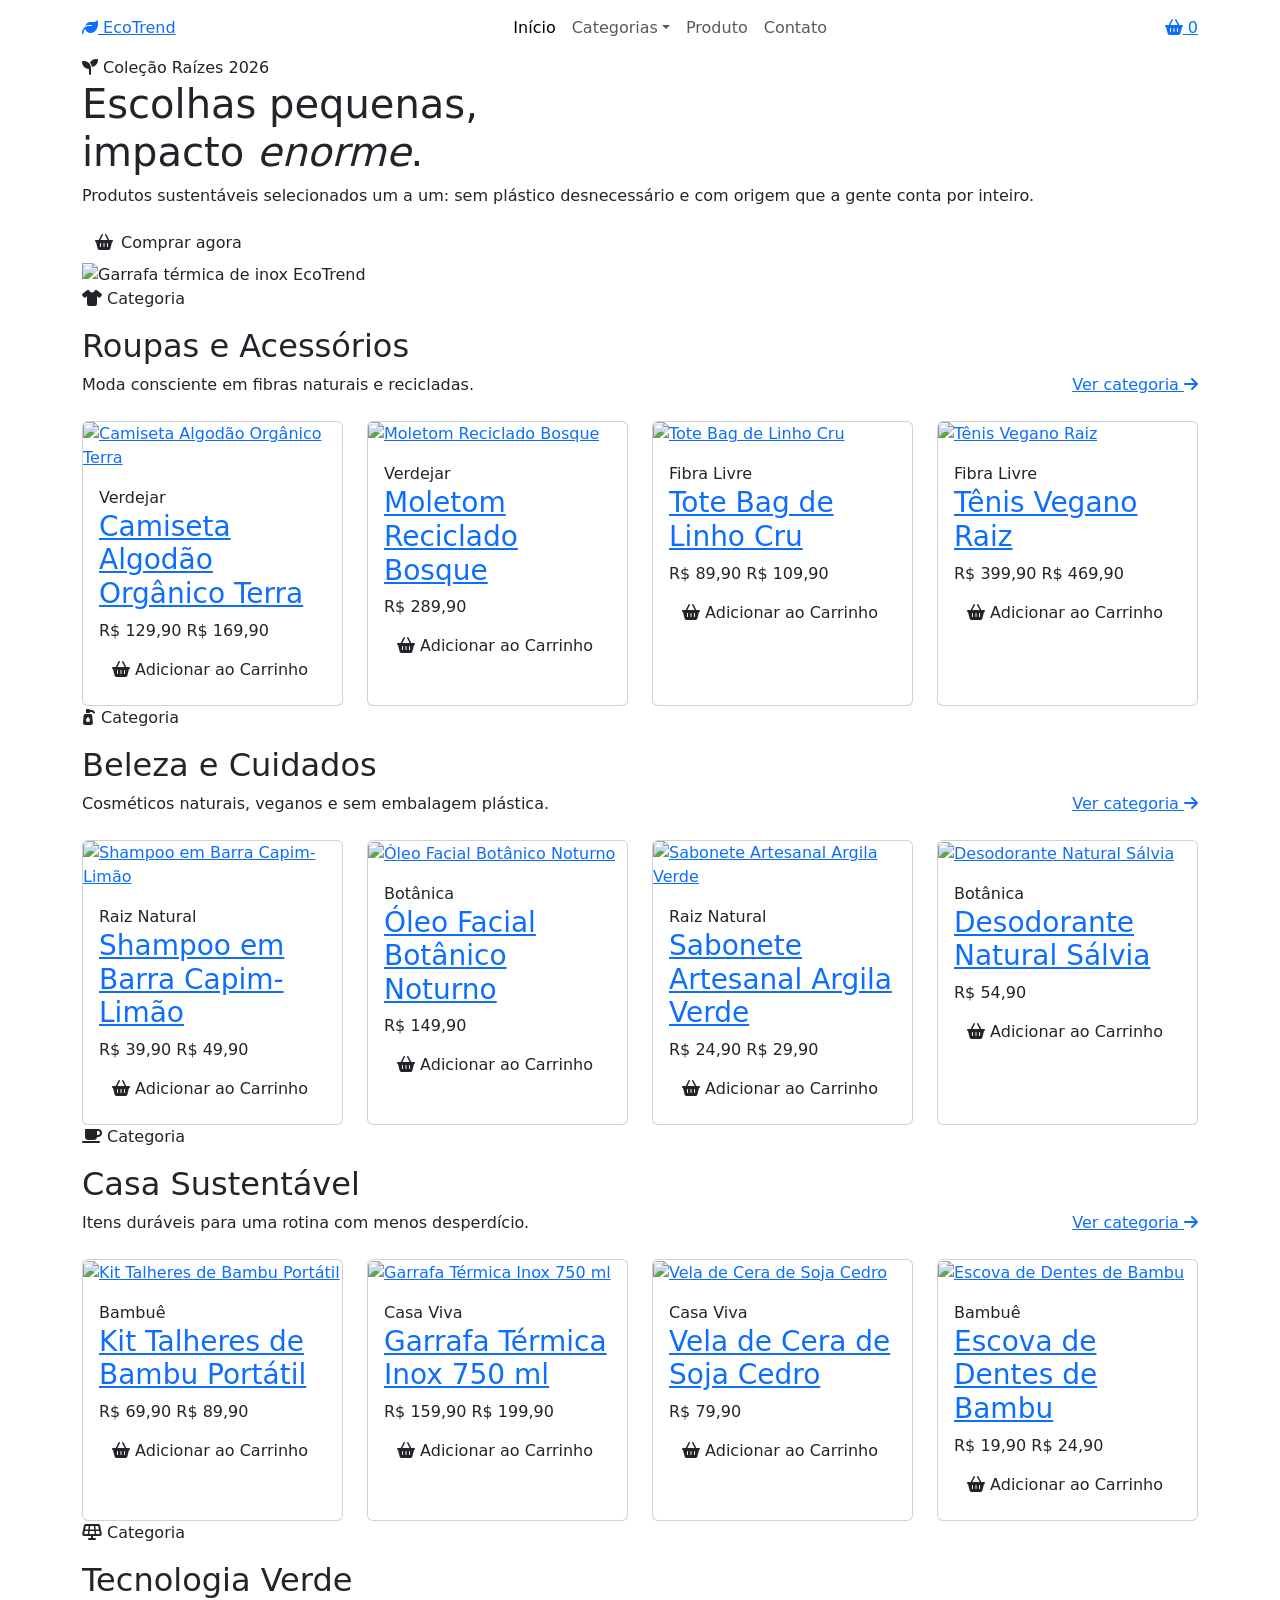
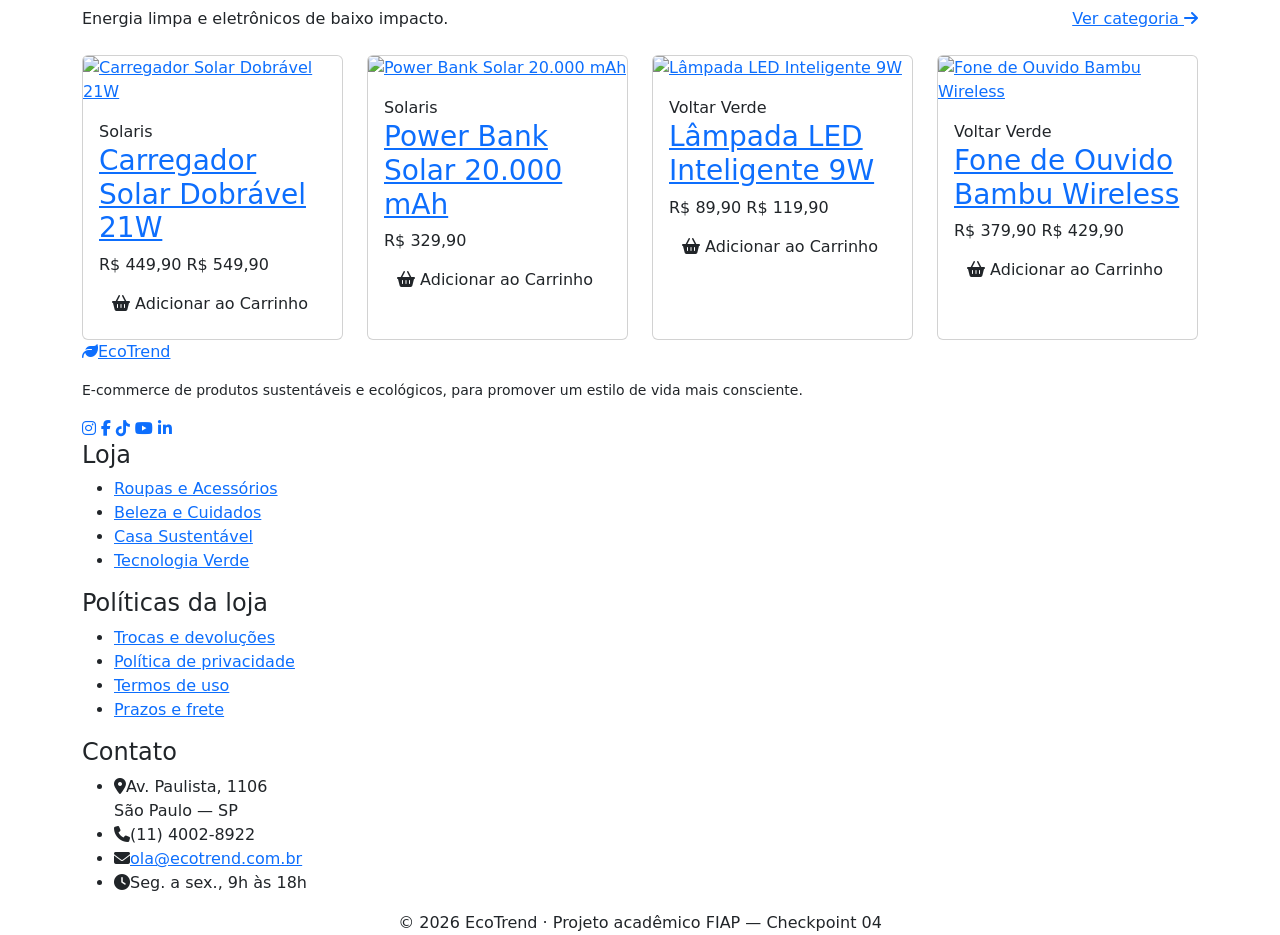
==== index.html @ 3935a7cb "Add index.html" ====
<!DOCTYPE html>
<html lang="pt-BR">
<head>
  <meta charset="UTF-8">
  <meta name="viewport" content="width=device-width, initial-scale=1">
  <meta name="description" content="E-commerce de produtos sustentáveis e ecológicos: roupas, beleza, casa e tecnologia verde.">
  <title>EcoTrend — Produtos Sustentáveis</title>

  <link rel="icon" href="assets/img/favicon.svg" type="image/svg+xml">

  <!-- Google Fonts -->
  <link rel="preconnect" href="https://fonts.googleapis.com">
  <link rel="preconnect" href="https://fonts.gstatic.com" crossorigin>
  <link href="https://fonts.googleapis.com/css2?family=Fraunces:opsz,wght@9..144,400;9..144,600&family=Plus+Jakarta+Sans:wght@400;500;600;700;800&display=swap" rel="stylesheet">

  <!-- Bootstrap 5 -->
  <link href="https://cdn.jsdelivr.net/npm/bootstrap@5.3.3/dist/css/bootstrap.min.css" rel="stylesheet">
  <!-- Font Awesome 6 -->
  <link href="https://cdnjs.cloudflare.com/ajax/libs/font-awesome/6.5.2/css/all.min.css" rel="stylesheet">
  <!-- Estilos personalizados -->
  <link href="css/style.css" rel="stylesheet">
</head>
<body>

<!-- ===================== HEADER: logo, menu e ícone de carrinho ===================== -->
<header>
  <nav class="navbar navbar-expand-lg navbar-eco sticky-top" aria-label="Navegação principal">
    <div class="container">
      <a class="brand" href="index.html">
        <span class="brand__mark"><i class="fa-solid fa-leaf"></i></span>
        EcoTrend
      </a>

      <div class="d-flex align-items-center gap-2 order-lg-last">
        <a href="#" class="icon-btn" aria-label="Carrinho de compras">
          <i class="fa-solid fa-basket-shopping"></i>
          <span class="cart-count">0</span>
        </a>
        <button class="navbar-toggler d-lg-none" type="button" data-bs-toggle="collapse"
                data-bs-target="#menuPrincipal" aria-controls="menuPrincipal"
                aria-expanded="false" aria-label="Abrir menu">
          <i class="fa-solid fa-bars"></i>
        </button>
      </div>

      <div class="collapse navbar-collapse flex-lg-grow-1" id="menuPrincipal">
        <ul class="navbar-nav mx-lg-auto mb-2 mb-lg-0">
          <li class="nav-item"><a class="nav-link active" href="index.html">Início</a></li>
          <li class="nav-item dropdown">
            <a class="nav-link dropdown-toggle" href="categorias.html" role="button"
               data-bs-toggle="dropdown" aria-expanded="false">Categorias</a>
            <ul class="dropdown-menu">
              <li><a class="dropdown-item" href="categorias.html?cat=roupas"><i class="fa-solid fa-shirt"></i> Roupas e Acessórios</a></li>
              <li><a class="dropdown-item" href="categorias.html?cat=beleza"><i class="fa-solid fa-pump-soap"></i> Beleza e Cuidados</a></li>
              <li><a class="dropdown-item" href="categorias.html?cat=casa"><i class="fa-solid fa-mug-saucer"></i> Casa Sustentável</a></li>
              <li><a class="dropdown-item" href="categorias.html?cat=tech"><i class="fa-solid fa-solar-panel"></i> Tecnologia Verde</a></li>
              <li><hr class="dropdown-divider"></li>
              <li><a class="dropdown-item" href="categorias.html"><i class="fa-solid fa-grip"></i> Ver todos os produtos</a></li>
            </ul>
          </li>
          <li class="nav-item"><a class="nav-link" href="produto.html">Produto</a></li>
          <li class="nav-item"><a class="nav-link" href="contato.html">Contato</a></li>
        </ul>
      </div>
    </div>
  </nav>
</header>

<main>
  <!-- ===================== BANNER: carrossel do Bootstrap ===================== -->
  <section class="hero">
    <div id="carrosselHero" class="carousel slide hero-carousel" data-bs-ride="carousel" data-bs-interval="6000">
      <div class="carousel-indicators">
        <button type="button" data-bs-target="#carrosselHero" data-bs-slide-to="0" class="active" aria-current="true" aria-label="Slide 1"></button>
        <button type="button" data-bs-target="#carrosselHero" data-bs-slide-to="1" class="" aria-label="Slide 2"></button>
        <button type="button" data-bs-target="#carrosselHero" data-bs-slide-to="2" class="" aria-label="Slide 3"></button>
      </div>

      <div class="carousel-inner">
        <div class="carousel-item active">
          <div class="container">
            <div class="hero-slide">
              <div class="hero-slide__content">
                <span class="eyebrow"><i class="fa-solid fa-seedling"></i> Coleção Raízes 2026</span>
                <h1 class="hero-slide__title">Escolhas pequenas,<br>impacto <em class="text-eco">enorme</em>.</h1>
                <p class="hero-slide__text">Produtos sustentáveis selecionados um a um: sem plástico desnecessário e com origem que a gente conta por inteiro.</p>
                <a href="categorias.html" class="btn btn-eco"><i class="fa-solid fa-basket-shopping me-2"></i>Comprar agora</a>
              </div>
              <div class="hero-stage">
                <img src="assets/img/garrafa.svg" alt="Garrafa térmica de inox EcoTrend">
              </div>
            </div>
          </div>
        </div>
        <div class="carousel-item">
          <div class="container">
            <div class="hero-slide">
              <div class="hero-slide__content">
                <span class="eyebrow"><i class="fa-solid fa-tags"></i> Promoção da semana</span>
                <h1 class="hero-slide__title">Até <em class="text-eco">30% OFF</em><br>em moda consciente.</h1>
                <p class="hero-slide__text">Algodão orgânico certificado, tingimento natural e fibras recicladas. Peças feitas para durar anos — não uma estação.</p>
                <a href="categorias.html?cat=roupas" class="btn btn-eco"><i class="fa-solid fa-shirt me-2"></i>Ver roupas</a>
              </div>
              <div class="hero-stage">
                <img src="assets/img/camiseta.svg" alt="Camiseta de algodão orgânico EcoTrend">
              </div>
            </div>
          </div>
        </div>
        <div class="carousel-item">
          <div class="container">
            <div class="hero-slide">
              <div class="hero-slide__content">
                <span class="eyebrow"><i class="fa-solid fa-solar-panel"></i> Tecnologia verde</span>
                <h1 class="hero-slide__title">Energia do sol<br>na sua <em class="text-eco">mochila</em>.</h1>
                <p class="hero-slide__text">Carregadores solares, baterias reparáveis e iluminação inteligente que reduzem a conta de luz e a pegada de carbono.</p>
                <a href="categorias.html?cat=tech" class="btn btn-eco"><i class="fa-solid fa-bolt me-2"></i>Explorar tecnologia</a>
              </div>
              <div class="hero-stage">
                <img src="assets/img/carregador-solar.svg" alt="Carregador solar dobrável EcoTrend">
              </div>
            </div>
          </div>
        </div>
      </div>

      <button class="carousel-control-prev" type="button" data-bs-target="#carrosselHero" data-bs-slide="prev">
        <i class="fa-solid fa-arrow-left" aria-hidden="true"></i>
        <span class="visually-hidden">Anterior</span>
      </button>
      <button class="carousel-control-next" type="button" data-bs-target="#carrosselHero" data-bs-slide="next">
        <i class="fa-solid fa-arrow-right" aria-hidden="true"></i>
        <span class="visually-hidden">Próximo</span>
      </button>
    </div>
  </section>

  <!-- ===================== SEÇÕES DE PRODUTOS POR CATEGORIA ===================== -->
  <!-- Seção de produtos: Roupas e Acessórios -->
  <section class="section" id="roupas">
    <div class="container">
      <div class="row align-items-end mb-4 g-3">
        <div class="col-lg-8">
          <span class="eyebrow"><i class="fa-solid fa-shirt"></i> Categoria</span>
          <h2 class="section-title mt-3">Roupas e Acessórios</h2>
          <p class="lead-eco mb-0">Moda consciente em fibras naturais e recicladas.</p>
        </div>
        <div class="col-lg-4 text-lg-end">
          <a href="categorias.html?cat=roupas" class="link-arrow">Ver categoria <i class="fa-solid fa-arrow-right"></i></a>
        </div>
      </div>

      <div class="row g-3 g-lg-4">
        <div class="col-6 col-md-4 col-xl-3">
          <article class="card product-card h-100">
          <div class="product-card__media">
            <a href="produto.html" aria-label="Ver detalhes de Camiseta Algodão Orgânico Terra">
              <img src="assets/img/camiseta.svg" class="card-img-top" alt="Camiseta Algodão Orgânico Terra" loading="lazy" width="400" height="300">
            </a>
          </div>
          <div class="card-body">
            <span class="product-card__brand">Verdejar</span>
            <h3 class="card-title"><a href="produto.html">Camiseta Algodão Orgânico Terra</a></h3>
            <p class="price mb-2">
              <span class="price__now">R$ 129,90</span>
            <span class="price__old">R$ 169,90</span>
            </p>
            <button type="button" class="btn btn-add">
              <i class="fa-solid fa-basket-shopping"></i> Adicionar ao Carrinho
            </button>
          </div>
        </article>
        </div>
        <div class="col-6 col-md-4 col-xl-3">
          <article class="card product-card h-100">
          <div class="product-card__media">
            <a href="produto.html" aria-label="Ver detalhes de Moletom Reciclado Bosque">
              <img src="assets/img/moletom.svg" class="card-img-top" alt="Moletom Reciclado Bosque" loading="lazy" width="400" height="300">
            </a>
          </div>
          <div class="card-body">
            <span class="product-card__brand">Verdejar</span>
            <h3 class="card-title"><a href="produto.html">Moletom Reciclado Bosque</a></h3>
            <p class="price mb-2">
              <span class="price__now">R$ 289,90</span>
            </p>
            <button type="button" class="btn btn-add">
              <i class="fa-solid fa-basket-shopping"></i> Adicionar ao Carrinho
            </button>
          </div>
        </article>
        </div>
        <div class="col-6 col-md-4 col-xl-3">
          <article class="card product-card h-100">
          <div class="product-card__media">
            <a href="produto.html" aria-label="Ver detalhes de Tote Bag de Linho Cru">
              <img src="assets/img/tote.svg" class="card-img-top" alt="Tote Bag de Linho Cru" loading="lazy" width="400" height="300">
            </a>
          </div>
          <div class="card-body">
            <span class="product-card__brand">Fibra Livre</span>
            <h3 class="card-title"><a href="produto.html">Tote Bag de Linho Cru</a></h3>
            <p class="price mb-2">
              <span class="price__now">R$ 89,90</span>
            <span class="price__old">R$ 109,90</span>
            </p>
            <button type="button" class="btn btn-add">
              <i class="fa-solid fa-basket-shopping"></i> Adicionar ao Carrinho
            </button>
          </div>
        </article>
        </div>
        <div class="col-6 col-md-4 col-xl-3">
          <article class="card product-card h-100">
          <div class="product-card__media">
            <a href="produto.html" aria-label="Ver detalhes de Tênis Vegano Raiz">
              <img src="assets/img/tenis.svg" class="card-img-top" alt="Tênis Vegano Raiz" loading="lazy" width="400" height="300">
            </a>
          </div>
          <div class="card-body">
            <span class="product-card__brand">Fibra Livre</span>
            <h3 class="card-title"><a href="produto.html">Tênis Vegano Raiz</a></h3>
            <p class="price mb-2">
              <span class="price__now">R$ 399,90</span>
            <span class="price__old">R$ 469,90</span>
            </p>
            <button type="button" class="btn btn-add">
              <i class="fa-solid fa-basket-shopping"></i> Adicionar ao Carrinho
            </button>
          </div>
        </article>
        </div>
      </div>
    </div>
  </section>
  <!-- Seção de produtos: Beleza e Cuidados -->
  <section class="section bg-sand" id="beleza">
    <div class="container">
      <div class="row align-items-end mb-4 g-3">
        <div class="col-lg-8">
          <span class="eyebrow"><i class="fa-solid fa-pump-soap"></i> Categoria</span>
          <h2 class="section-title mt-3">Beleza e Cuidados</h2>
          <p class="lead-eco mb-0">Cosméticos naturais, veganos e sem embalagem plástica.</p>
        </div>
        <div class="col-lg-4 text-lg-end">
          <a href="categorias.html?cat=beleza" class="link-arrow">Ver categoria <i class="fa-solid fa-arrow-right"></i></a>
        </div>
      </div>

      <div class="row g-3 g-lg-4">
        <div class="col-6 col-md-4 col-xl-3">
          <article class="card product-card h-100">
          <div class="product-card__media">
            <a href="produto.html" aria-label="Ver detalhes de Shampoo em Barra Capim-Limão">
              <img src="assets/img/shampoo-barra.svg" class="card-img-top" alt="Shampoo em Barra Capim-Limão" loading="lazy" width="400" height="300">
            </a>
          </div>
          <div class="card-body">
            <span class="product-card__brand">Raiz Natural</span>
            <h3 class="card-title"><a href="produto.html">Shampoo em Barra Capim-Limão</a></h3>
            <p class="price mb-2">
              <span class="price__now">R$ 39,90</span>
            <span class="price__old">R$ 49,90</span>
            </p>
            <button type="button" class="btn btn-add">
              <i class="fa-solid fa-basket-shopping"></i> Adicionar ao Carrinho
            </button>
          </div>
        </article>
        </div>
        <div class="col-6 col-md-4 col-xl-3">
          <article class="card product-card h-100">
          <div class="product-card__media">
            <a href="produto.html" aria-label="Ver detalhes de Óleo Facial Botânico Noturno">
              <img src="assets/img/oleo-facial.svg" class="card-img-top" alt="Óleo Facial Botânico Noturno" loading="lazy" width="400" height="300">
            </a>
          </div>
          <div class="card-body">
            <span class="product-card__brand">Botânica</span>
            <h3 class="card-title"><a href="produto.html">Óleo Facial Botânico Noturno</a></h3>
            <p class="price mb-2">
              <span class="price__now">R$ 149,90</span>
            </p>
            <button type="button" class="btn btn-add">
              <i class="fa-solid fa-basket-shopping"></i> Adicionar ao Carrinho
            </button>
          </div>
        </article>
        </div>
        <div class="col-6 col-md-4 col-xl-3">
          <article class="card product-card h-100">
          <div class="product-card__media">
            <a href="produto.html" aria-label="Ver detalhes de Sabonete Artesanal Argila Verde">
              <img src="assets/img/sabonete.svg" class="card-img-top" alt="Sabonete Artesanal Argila Verde" loading="lazy" width="400" height="300">
            </a>
          </div>
          <div class="card-body">
            <span class="product-card__brand">Raiz Natural</span>
            <h3 class="card-title"><a href="produto.html">Sabonete Artesanal Argila Verde</a></h3>
            <p class="price mb-2">
              <span class="price__now">R$ 24,90</span>
            <span class="price__old">R$ 29,90</span>
            </p>
            <button type="button" class="btn btn-add">
              <i class="fa-solid fa-basket-shopping"></i> Adicionar ao Carrinho
            </button>
          </div>
        </article>
        </div>
        <div class="col-6 col-md-4 col-xl-3">
          <article class="card product-card h-100">
          <div class="product-card__media">
            <a href="produto.html" aria-label="Ver detalhes de Desodorante Natural Sálvia">
              <img src="assets/img/desodorante.svg" class="card-img-top" alt="Desodorante Natural Sálvia" loading="lazy" width="400" height="300">
            </a>
          </div>
          <div class="card-body">
            <span class="product-card__brand">Botânica</span>
            <h3 class="card-title"><a href="produto.html">Desodorante Natural Sálvia</a></h3>
            <p class="price mb-2">
              <span class="price__now">R$ 54,90</span>
            </p>
            <button type="button" class="btn btn-add">
              <i class="fa-solid fa-basket-shopping"></i> Adicionar ao Carrinho
            </button>
          </div>
        </article>
        </div>
      </div>
    </div>
  </section>
  <!-- Seção de produtos: Casa Sustentável -->
  <section class="section" id="casa">
    <div class="container">
      <div class="row align-items-end mb-4 g-3">
        <div class="col-lg-8">
          <span class="eyebrow"><i class="fa-solid fa-mug-saucer"></i> Categoria</span>
          <h2 class="section-title mt-3">Casa Sustentável</h2>
          <p class="lead-eco mb-0">Itens duráveis para uma rotina com menos desperdício.</p>
        </div>
        <div class="col-lg-4 text-lg-end">
          <a href="categorias.html?cat=casa" class="link-arrow">Ver categoria <i class="fa-solid fa-arrow-right"></i></a>
        </div>
      </div>

      <div class="row g-3 g-lg-4">
        <div class="col-6 col-md-4 col-xl-3">
          <article class="card product-card h-100">
          <div class="product-card__media">
            <a href="produto.html" aria-label="Ver detalhes de Kit Talheres de Bambu Portátil">
              <img src="assets/img/talheres.svg" class="card-img-top" alt="Kit Talheres de Bambu Portátil" loading="lazy" width="400" height="300">
            </a>
          </div>
          <div class="card-body">
            <span class="product-card__brand">Bambuê</span>
            <h3 class="card-title"><a href="produto.html">Kit Talheres de Bambu Portátil</a></h3>
            <p class="price mb-2">
              <span class="price__now">R$ 69,90</span>
            <span class="price__old">R$ 89,90</span>
            </p>
            <button type="button" class="btn btn-add">
              <i class="fa-solid fa-basket-shopping"></i> Adicionar ao Carrinho
            </button>
          </div>
        </article>
        </div>
        <div class="col-6 col-md-4 col-xl-3">
          <article class="card product-card h-100">
          <div class="product-card__media">
            <a href="produto.html" aria-label="Ver detalhes de Garrafa Térmica Inox 750 ml">
              <img src="assets/img/garrafa.svg" class="card-img-top" alt="Garrafa Térmica Inox 750 ml" loading="lazy" width="400" height="300">
            </a>
          </div>
          <div class="card-body">
            <span class="product-card__brand">Casa Viva</span>
            <h3 class="card-title"><a href="produto.html">Garrafa Térmica Inox 750 ml</a></h3>
            <p class="price mb-2">
              <span class="price__now">R$ 159,90</span>
            <span class="price__old">R$ 199,90</span>
            </p>
            <button type="button" class="btn btn-add">
              <i class="fa-solid fa-basket-shopping"></i> Adicionar ao Carrinho
            </button>
          </div>
        </article>
        </div>
        <div class="col-6 col-md-4 col-xl-3">
          <article class="card product-card h-100">
          <div class="product-card__media">
            <a href="produto.html" aria-label="Ver detalhes de Vela de Cera de Soja Cedro">
              <img src="assets/img/vela.svg" class="card-img-top" alt="Vela de Cera de Soja Cedro" loading="lazy" width="400" height="300">
            </a>
          </div>
          <div class="card-body">
            <span class="product-card__brand">Casa Viva</span>
            <h3 class="card-title"><a href="produto.html">Vela de Cera de Soja Cedro</a></h3>
            <p class="price mb-2">
              <span class="price__now">R$ 79,90</span>
            </p>
            <button type="button" class="btn btn-add">
              <i class="fa-solid fa-basket-shopping"></i> Adicionar ao Carrinho
            </button>
          </div>
        </article>
        </div>
        <div class="col-6 col-md-4 col-xl-3">
          <article class="card product-card h-100">
          <div class="product-card__media">
            <a href="produto.html" aria-label="Ver detalhes de Escova de Dentes de Bambu">
              <img src="assets/img/escova.svg" class="card-img-top" alt="Escova de Dentes de Bambu" loading="lazy" width="400" height="300">
            </a>
          </div>
          <div class="card-body">
            <span class="product-card__brand">Bambuê</span>
            <h3 class="card-title"><a href="produto.html">Escova de Dentes de Bambu</a></h3>
            <p class="price mb-2">
              <span class="price__now">R$ 19,90</span>
            <span class="price__old">R$ 24,90</span>
            </p>
            <button type="button" class="btn btn-add">
              <i class="fa-solid fa-basket-shopping"></i> Adicionar ao Carrinho
            </button>
          </div>
        </article>
        </div>
      </div>
    </div>
  </section>
  <!-- Seção de produtos: Tecnologia Verde -->
  <section class="section bg-sand" id="tech">
    <div class="container">
      <div class="row align-items-end mb-4 g-3">
        <div class="col-lg-8">
          <span class="eyebrow"><i class="fa-solid fa-solar-panel"></i> Categoria</span>
          <h2 class="section-title mt-3">Tecnologia Verde</h2>
          <p class="lead-eco mb-0">Energia limpa e eletrônicos de baixo impacto.</p>
        </div>
        <div class="col-lg-4 text-lg-end">
          <a href="categorias.html?cat=tech" class="link-arrow">Ver categoria <i class="fa-solid fa-arrow-right"></i></a>
        </div>
      </div>

      <div class="row g-3 g-lg-4">
        <div class="col-6 col-md-4 col-xl-3">
          <article class="card product-card h-100">
          <div class="product-card__media">
            <a href="produto.html" aria-label="Ver detalhes de Carregador Solar Dobrável 21W">
              <img src="assets/img/carregador-solar.svg" class="card-img-top" alt="Carregador Solar Dobrável 21W" loading="lazy" width="400" height="300">
            </a>
          </div>
          <div class="card-body">
            <span class="product-card__brand">Solaris</span>
            <h3 class="card-title"><a href="produto.html">Carregador Solar Dobrável 21W</a></h3>
            <p class="price mb-2">
              <span class="price__now">R$ 449,90</span>
            <span class="price__old">R$ 549,90</span>
            </p>
            <button type="button" class="btn btn-add">
              <i class="fa-solid fa-basket-shopping"></i> Adicionar ao Carrinho
            </button>
          </div>
        </article>
        </div>
        <div class="col-6 col-md-4 col-xl-3">
          <article class="card product-card h-100">
          <div class="product-card__media">
            <a href="produto.html" aria-label="Ver detalhes de Power Bank Solar 20.000 mAh">
              <img src="assets/img/powerbank.svg" class="card-img-top" alt="Power Bank Solar 20.000 mAh" loading="lazy" width="400" height="300">
            </a>
          </div>
          <div class="card-body">
            <span class="product-card__brand">Solaris</span>
            <h3 class="card-title"><a href="produto.html">Power Bank Solar 20.000 mAh</a></h3>
            <p class="price mb-2">
              <span class="price__now">R$ 329,90</span>
            </p>
            <button type="button" class="btn btn-add">
              <i class="fa-solid fa-basket-shopping"></i> Adicionar ao Carrinho
            </button>
          </div>
        </article>
        </div>
        <div class="col-6 col-md-4 col-xl-3">
          <article class="card product-card h-100">
          <div class="product-card__media">
            <a href="produto.html" aria-label="Ver detalhes de Lâmpada LED Inteligente 9W">
              <img src="assets/img/lampada.svg" class="card-img-top" alt="Lâmpada LED Inteligente 9W" loading="lazy" width="400" height="300">
            </a>
          </div>
          <div class="card-body">
            <span class="product-card__brand">Voltar Verde</span>
            <h3 class="card-title"><a href="produto.html">Lâmpada LED Inteligente 9W</a></h3>
            <p class="price mb-2">
              <span class="price__now">R$ 89,90</span>
            <span class="price__old">R$ 119,90</span>
            </p>
            <button type="button" class="btn btn-add">
              <i class="fa-solid fa-basket-shopping"></i> Adicionar ao Carrinho
            </button>
          </div>
        </article>
        </div>
        <div class="col-6 col-md-4 col-xl-3">
          <article class="card product-card h-100">
          <div class="product-card__media">
            <a href="produto.html" aria-label="Ver detalhes de Fone de Ouvido Bambu Wireless">
              <img src="assets/img/fones.svg" class="card-img-top" alt="Fone de Ouvido Bambu Wireless" loading="lazy" width="400" height="300">
            </a>
          </div>
          <div class="card-body">
            <span class="product-card__brand">Voltar Verde</span>
            <h3 class="card-title"><a href="produto.html">Fone de Ouvido Bambu Wireless</a></h3>
            <p class="price mb-2">
              <span class="price__now">R$ 379,90</span>
            <span class="price__old">R$ 429,90</span>
            </p>
            <button type="button" class="btn btn-add">
              <i class="fa-solid fa-basket-shopping"></i> Adicionar ao Carrinho
            </button>
          </div>
        </article>
        </div>
      </div>
    </div>
  </section>
</main>

<!-- ===================== FOOTER ===================== -->
<footer class="footer">
  <div class="container">
    <div class="footer-grid">
      <div>
        <a class="brand mb-3 d-inline-flex" href="index.html">
          <span class="brand__mark"><i class="fa-solid fa-leaf"></i></span> EcoTrend
        </a>
        <p class="small">E-commerce de produtos sustentáveis e ecológicos, para promover um estilo de vida mais consciente.</p>
        <div class="social">
          <a href="#" aria-label="Instagram"><i class="fa-brands fa-instagram"></i></a>
          <a href="#" aria-label="Facebook"><i class="fa-brands fa-facebook-f"></i></a>
          <a href="#" aria-label="TikTok"><i class="fa-brands fa-tiktok"></i></a>
          <a href="#" aria-label="YouTube"><i class="fa-brands fa-youtube"></i></a>
          <a href="#" aria-label="LinkedIn"><i class="fa-brands fa-linkedin-in"></i></a>
        </div>
      </div>

      <div>
        <h4>Loja</h4>
        <ul>
          <li><a href="categorias.html?cat=roupas">Roupas e Acessórios</a></li>
          <li><a href="categorias.html?cat=beleza">Beleza e Cuidados</a></li>
          <li><a href="categorias.html?cat=casa">Casa Sustentável</a></li>
          <li><a href="categorias.html?cat=tech">Tecnologia Verde</a></li>
        </ul>
      </div>

      <div>
        <h4>Políticas da loja</h4>
        <ul>
          <li><a href="#">Trocas e devoluções</a></li>
          <li><a href="#">Política de privacidade</a></li>
          <li><a href="#">Termos de uso</a></li>
          <li><a href="#">Prazos e frete</a></li>
        </ul>
      </div>

      <div>
        <h4>Contato</h4>
        <ul>
          <li class="contact-line"><i class="fa-solid fa-location-dot"></i><span>Av. Paulista, 1106<br>São Paulo — SP</span></li>
          <li class="contact-line"><i class="fa-solid fa-phone"></i><span>(11) 4002-8922</span></li>
          <li class="contact-line"><i class="fa-solid fa-envelope"></i><a href="mailto:ola@ecotrend.com.br">ola@ecotrend.com.br</a></li>
          <li class="contact-line"><i class="fa-solid fa-clock"></i><span>Seg. a sex., 9h às 18h</span></li>
        </ul>
      </div>
    </div>

    <div class="footer-bottom text-center">
      <p class="mb-0">© 2026 EcoTrend · Projeto acadêmico FIAP — Checkpoint 04</p>
    </div>
  </div>
</footer>

<script src="https://cdn.jsdelivr.net/npm/bootstrap@5.3.3/dist/js/bootstrap.bundle.min.js"></script>
<script src="js/main.js"></script>
</body>
</html>
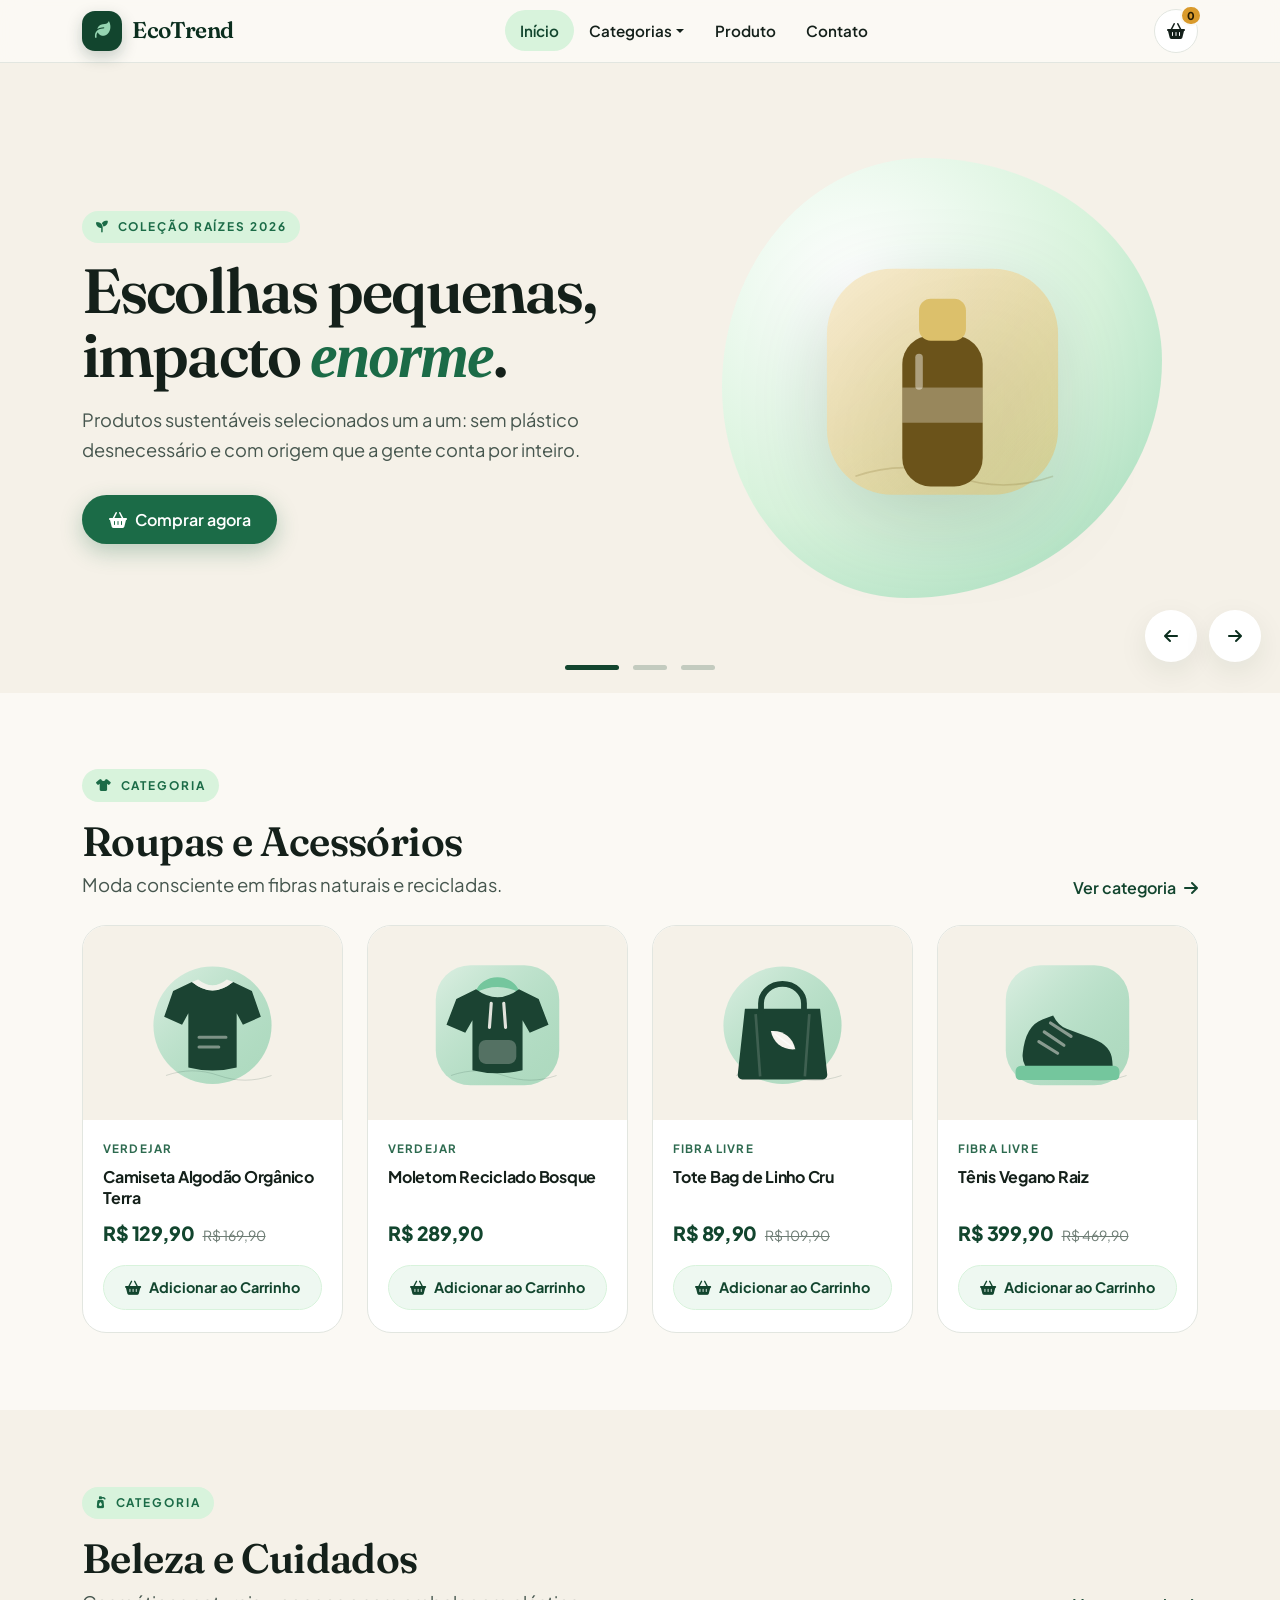
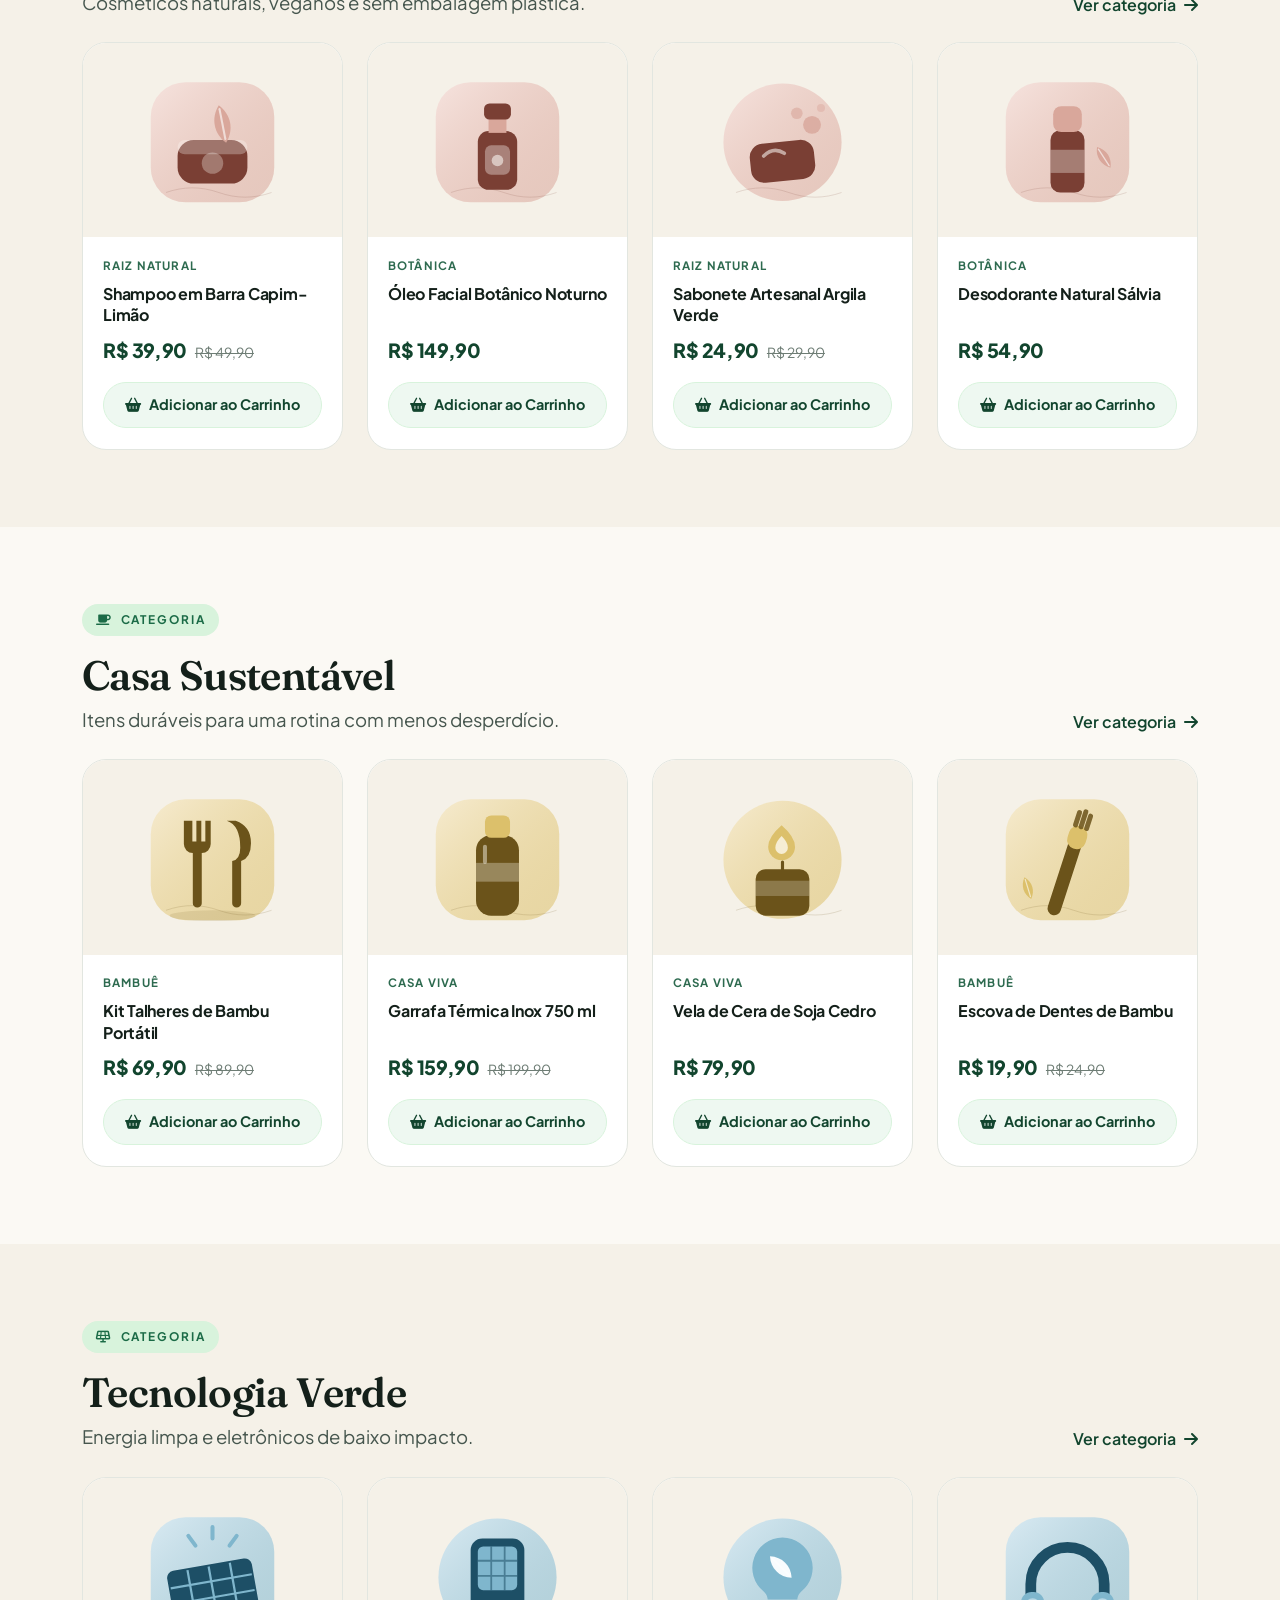
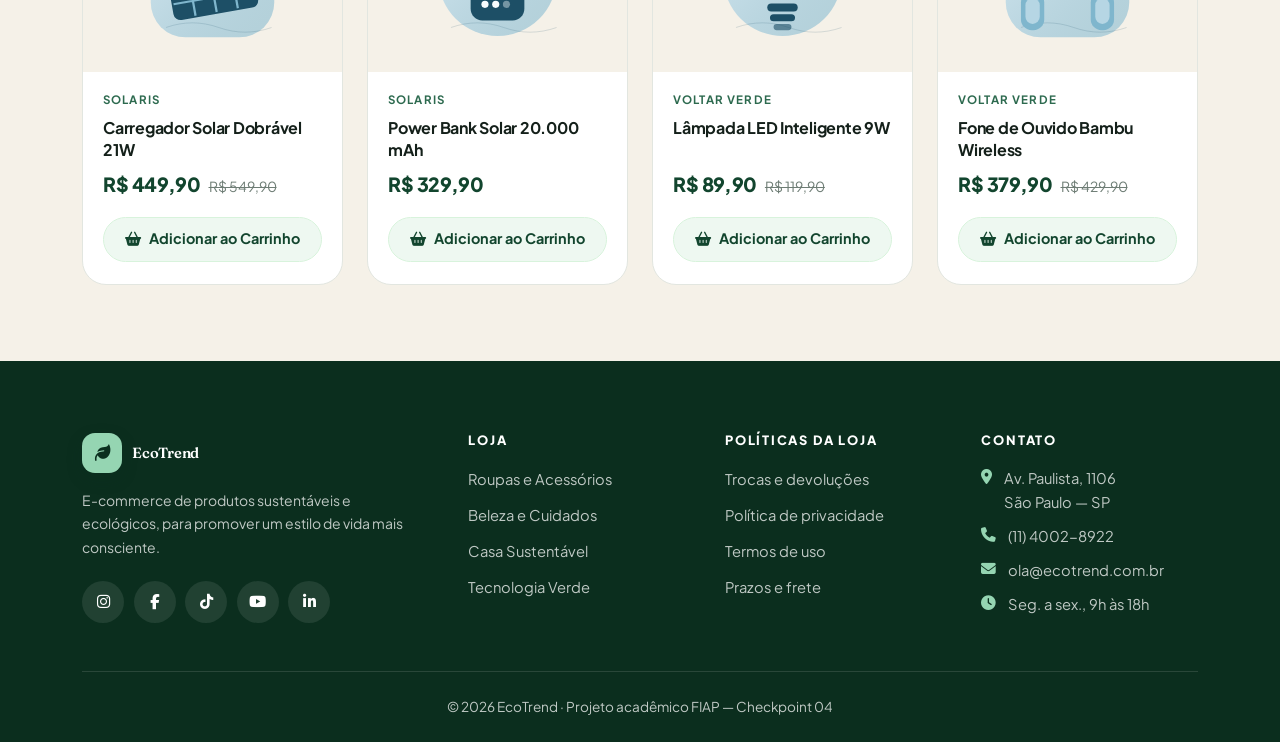
==== commit 40279499: "adjusted project structure" ====
--- a/index.html
+++ b/index.html
@@ -6,7 +6,7 @@
   <meta name="description" content="E-commerce de produtos sustentáveis e ecológicos: roupas, beleza, casa e tecnologia verde.">
   <title>EcoTrend — Produtos Sustentáveis</title>
 
-  <link rel="icon" href="assets/img/favicon.svg" type="image/svg+xml">
+  <link rel="icon" href="src/img/favicon.svg" type="image/svg+xml">
 
   <!-- Google Fonts -->
   <link rel="preconnect" href="https://fonts.googleapis.com">
@@ -18,7 +18,7 @@
   <!-- Font Awesome 6 -->
   <link href="https://cdnjs.cloudflare.com/ajax/libs/font-awesome/6.5.2/css/all.min.css" rel="stylesheet">
   <!-- Estilos personalizados -->
-  <link href="css/style.css" rel="stylesheet">
+  <link href="src/css/style.css" rel="stylesheet">
 </head>
 <body>
 
@@ -47,19 +47,19 @@
         <ul class="navbar-nav mx-lg-auto mb-2 mb-lg-0">
           <li class="nav-item"><a class="nav-link active" href="index.html">Início</a></li>
           <li class="nav-item dropdown">
-            <a class="nav-link dropdown-toggle" href="categorias.html" role="button"
+            <a class="nav-link dropdown-toggle" href="src/categorias.html" role="button"
                data-bs-toggle="dropdown" aria-expanded="false">Categorias</a>
             <ul class="dropdown-menu">
-              <li><a class="dropdown-item" href="categorias.html?cat=roupas"><i class="fa-solid fa-shirt"></i> Roupas e Acessórios</a></li>
-              <li><a class="dropdown-item" href="categorias.html?cat=beleza"><i class="fa-solid fa-pump-soap"></i> Beleza e Cuidados</a></li>
-              <li><a class="dropdown-item" href="categorias.html?cat=casa"><i class="fa-solid fa-mug-saucer"></i> Casa Sustentável</a></li>
-              <li><a class="dropdown-item" href="categorias.html?cat=tech"><i class="fa-solid fa-solar-panel"></i> Tecnologia Verde</a></li>
+              <li><a class="dropdown-item" href="src/categorias.html?cat=roupas"><i class="fa-solid fa-shirt"></i> Roupas e Acessórios</a></li>
+              <li><a class="dropdown-item" href="src/categorias.html?cat=beleza"><i class="fa-solid fa-pump-soap"></i> Beleza e Cuidados</a></li>
+              <li><a class="dropdown-item" href="src/categorias.html?cat=casa"><i class="fa-solid fa-mug-saucer"></i> Casa Sustentável</a></li>
+              <li><a class="dropdown-item" href="src/categorias.html?cat=tech"><i class="fa-solid fa-solar-panel"></i> Tecnologia Verde</a></li>
               <li><hr class="dropdown-divider"></li>
-              <li><a class="dropdown-item" href="categorias.html"><i class="fa-solid fa-grip"></i> Ver todos os produtos</a></li>
+              <li><a class="dropdown-item" href="src/categorias.html"><i class="fa-solid fa-grip"></i> Ver todos os produtos</a></li>
             </ul>
           </li>
-          <li class="nav-item"><a class="nav-link" href="produto.html">Produto</a></li>
-          <li class="nav-item"><a class="nav-link" href="contato.html">Contato</a></li>
+          <li class="nav-item"><a class="nav-link" href="src/produto.html">Produto</a></li>
+          <li class="nav-item"><a class="nav-link" href="src/contato.html">Contato</a></li>
         </ul>
       </div>
     </div>
@@ -84,10 +84,10 @@
                 <span class="eyebrow"><i class="fa-solid fa-seedling"></i> Coleção Raízes 2026</span>
                 <h1 class="hero-slide__title">Escolhas pequenas,<br>impacto <em class="text-eco">enorme</em>.</h1>
                 <p class="hero-slide__text">Produtos sustentáveis selecionados um a um: sem plástico desnecessário e com origem que a gente conta por inteiro.</p>
-                <a href="categorias.html" class="btn btn-eco"><i class="fa-solid fa-basket-shopping me-2"></i>Comprar agora</a>
+                <a href="src/categorias.html" class="btn btn-eco"><i class="fa-solid fa-basket-shopping me-2"></i>Comprar agora</a>
               </div>
               <div class="hero-stage">
-                <img src="assets/img/garrafa.svg" alt="Garrafa térmica de inox EcoTrend">
+                <img src="src/img/garrafa.svg" alt="Garrafa térmica de inox EcoTrend">
               </div>
             </div>
           </div>
@@ -99,10 +99,10 @@
                 <span class="eyebrow"><i class="fa-solid fa-tags"></i> Promoção da semana</span>
                 <h1 class="hero-slide__title">Até <em class="text-eco">30% OFF</em><br>em moda consciente.</h1>
                 <p class="hero-slide__text">Algodão orgânico certificado, tingimento natural e fibras recicladas. Peças feitas para durar anos — não uma estação.</p>
-                <a href="categorias.html?cat=roupas" class="btn btn-eco"><i class="fa-solid fa-shirt me-2"></i>Ver roupas</a>
+                <a href="src/categorias.html?cat=roupas" class="btn btn-eco"><i class="fa-solid fa-shirt me-2"></i>Ver roupas</a>
               </div>
               <div class="hero-stage">
-                <img src="assets/img/camiseta.svg" alt="Camiseta de algodão orgânico EcoTrend">
+                <img src="src/img/camiseta.svg" alt="Camiseta de algodão orgânico EcoTrend">
               </div>
             </div>
           </div>
@@ -114,10 +114,10 @@
                 <span class="eyebrow"><i class="fa-solid fa-solar-panel"></i> Tecnologia verde</span>
                 <h1 class="hero-slide__title">Energia do sol<br>na sua <em class="text-eco">mochila</em>.</h1>
                 <p class="hero-slide__text">Carregadores solares, baterias reparáveis e iluminação inteligente que reduzem a conta de luz e a pegada de carbono.</p>
-                <a href="categorias.html?cat=tech" class="btn btn-eco"><i class="fa-solid fa-bolt me-2"></i>Explorar tecnologia</a>
+                <a href="src/categorias.html?cat=tech" class="btn btn-eco"><i class="fa-solid fa-bolt me-2"></i>Explorar tecnologia</a>
               </div>
               <div class="hero-stage">
-                <img src="assets/img/carregador-solar.svg" alt="Carregador solar dobrável EcoTrend">
+                <img src="src/img/carregador-solar.svg" alt="Carregador solar dobrável EcoTrend">
               </div>
             </div>
           </div>
@@ -146,7 +146,7 @@
           <p class="lead-eco mb-0">Moda consciente em fibras naturais e recicladas.</p>
         </div>
         <div class="col-lg-4 text-lg-end">
-          <a href="categorias.html?cat=roupas" class="link-arrow">Ver categoria <i class="fa-solid fa-arrow-right"></i></a>
+          <a href="src/categorias.html?cat=roupas" class="link-arrow">Ver categoria <i class="fa-solid fa-arrow-right"></i></a>
         </div>
       </div>
 
@@ -154,13 +154,13 @@
         <div class="col-6 col-md-4 col-xl-3">
           <article class="card product-card h-100">
           <div class="product-card__media">
-            <a href="produto.html" aria-label="Ver detalhes de Camiseta Algodão Orgânico Terra">
-              <img src="assets/img/camiseta.svg" class="card-img-top" alt="Camiseta Algodão Orgânico Terra" loading="lazy" width="400" height="300">
+            <a href="src/produto.html" aria-label="Ver detalhes de Camiseta Algodão Orgânico Terra">
+              <img src="src/img/camiseta.svg" class="card-img-top" alt="Camiseta Algodão Orgânico Terra" loading="lazy" width="400" height="300">
             </a>
           </div>
           <div class="card-body">
             <span class="product-card__brand">Verdejar</span>
-            <h3 class="card-title"><a href="produto.html">Camiseta Algodão Orgânico Terra</a></h3>
+            <h3 class="card-title"><a href="src/produto.html">Camiseta Algodão Orgânico Terra</a></h3>
             <p class="price mb-2">
               <span class="price__now">R$ 129,90</span>
             <span class="price__old">R$ 169,90</span>
@@ -174,13 +174,13 @@
         <div class="col-6 col-md-4 col-xl-3">
           <article class="card product-card h-100">
           <div class="product-card__media">
-            <a href="produto.html" aria-label="Ver detalhes de Moletom Reciclado Bosque">
-              <img src="assets/img/moletom.svg" class="card-img-top" alt="Moletom Reciclado Bosque" loading="lazy" width="400" height="300">
+            <a href="src/produto.html" aria-label="Ver detalhes de Moletom Reciclado Bosque">
+              <img src="src/img/moletom.svg" class="card-img-top" alt="Moletom Reciclado Bosque" loading="lazy" width="400" height="300">
             </a>
           </div>
           <div class="card-body">
             <span class="product-card__brand">Verdejar</span>
-            <h3 class="card-title"><a href="produto.html">Moletom Reciclado Bosque</a></h3>
+            <h3 class="card-title"><a href="src/produto.html">Moletom Reciclado Bosque</a></h3>
             <p class="price mb-2">
               <span class="price__now">R$ 289,90</span>
             </p>
@@ -193,13 +193,13 @@
         <div class="col-6 col-md-4 col-xl-3">
           <article class="card product-card h-100">
           <div class="product-card__media">
-            <a href="produto.html" aria-label="Ver detalhes de Tote Bag de Linho Cru">
-              <img src="assets/img/tote.svg" class="card-img-top" alt="Tote Bag de Linho Cru" loading="lazy" width="400" height="300">
+            <a href="src/produto.html" aria-label="Ver detalhes de Tote Bag de Linho Cru">
+              <img src="src/img/tote.svg" class="card-img-top" alt="Tote Bag de Linho Cru" loading="lazy" width="400" height="300">
             </a>
           </div>
           <div class="card-body">
             <span class="product-card__brand">Fibra Livre</span>
-            <h3 class="card-title"><a href="produto.html">Tote Bag de Linho Cru</a></h3>
+            <h3 class="card-title"><a href="src/produto.html">Tote Bag de Linho Cru</a></h3>
             <p class="price mb-2">
               <span class="price__now">R$ 89,90</span>
             <span class="price__old">R$ 109,90</span>
@@ -213,13 +213,13 @@
         <div class="col-6 col-md-4 col-xl-3">
           <article class="card product-card h-100">
           <div class="product-card__media">
-            <a href="produto.html" aria-label="Ver detalhes de Tênis Vegano Raiz">
-              <img src="assets/img/tenis.svg" class="card-img-top" alt="Tênis Vegano Raiz" loading="lazy" width="400" height="300">
+            <a href="src/produto.html" aria-label="Ver detalhes de Tênis Vegano Raiz">
+              <img src="src/img/tenis.svg" class="card-img-top" alt="Tênis Vegano Raiz" loading="lazy" width="400" height="300">
             </a>
           </div>
           <div class="card-body">
             <span class="product-card__brand">Fibra Livre</span>
-            <h3 class="card-title"><a href="produto.html">Tênis Vegano Raiz</a></h3>
+            <h3 class="card-title"><a href="src/produto.html">Tênis Vegano Raiz</a></h3>
             <p class="price mb-2">
               <span class="price__now">R$ 399,90</span>
             <span class="price__old">R$ 469,90</span>
@@ -243,7 +243,7 @@
           <p class="lead-eco mb-0">Cosméticos naturais, veganos e sem embalagem plástica.</p>
         </div>
         <div class="col-lg-4 text-lg-end">
-          <a href="categorias.html?cat=beleza" class="link-arrow">Ver categoria <i class="fa-solid fa-arrow-right"></i></a>
+          <a href="src/categorias.html?cat=beleza" class="link-arrow">Ver categoria <i class="fa-solid fa-arrow-right"></i></a>
         </div>
       </div>
 
@@ -251,13 +251,13 @@
         <div class="col-6 col-md-4 col-xl-3">
           <article class="card product-card h-100">
           <div class="product-card__media">
-            <a href="produto.html" aria-label="Ver detalhes de Shampoo em Barra Capim-Limão">
-              <img src="assets/img/shampoo-barra.svg" class="card-img-top" alt="Shampoo em Barra Capim-Limão" loading="lazy" width="400" height="300">
+            <a href="src/produto.html" aria-label="Ver detalhes de Shampoo em Barra Capim-Limão">
+              <img src="src/img/shampoo-barra.svg" class="card-img-top" alt="Shampoo em Barra Capim-Limão" loading="lazy" width="400" height="300">
             </a>
           </div>
           <div class="card-body">
             <span class="product-card__brand">Raiz Natural</span>
-            <h3 class="card-title"><a href="produto.html">Shampoo em Barra Capim-Limão</a></h3>
+            <h3 class="card-title"><a href="src/produto.html">Shampoo em Barra Capim-Limão</a></h3>
             <p class="price mb-2">
               <span class="price__now">R$ 39,90</span>
             <span class="price__old">R$ 49,90</span>
@@ -271,13 +271,13 @@
         <div class="col-6 col-md-4 col-xl-3">
           <article class="card product-card h-100">
           <div class="product-card__media">
-            <a href="produto.html" aria-label="Ver detalhes de Óleo Facial Botânico Noturno">
-              <img src="assets/img/oleo-facial.svg" class="card-img-top" alt="Óleo Facial Botânico Noturno" loading="lazy" width="400" height="300">
+            <a href="src/produto.html" aria-label="Ver detalhes de Óleo Facial Botânico Noturno">
+              <img src="src/img/oleo-facial.svg" class="card-img-top" alt="Óleo Facial Botânico Noturno" loading="lazy" width="400" height="300">
             </a>
           </div>
           <div class="card-body">
             <span class="product-card__brand">Botânica</span>
-            <h3 class="card-title"><a href="produto.html">Óleo Facial Botânico Noturno</a></h3>
+            <h3 class="card-title"><a href="src/produto.html">Óleo Facial Botânico Noturno</a></h3>
             <p class="price mb-2">
               <span class="price__now">R$ 149,90</span>
             </p>
@@ -290,13 +290,13 @@
         <div class="col-6 col-md-4 col-xl-3">
           <article class="card product-card h-100">
           <div class="product-card__media">
-            <a href="produto.html" aria-label="Ver detalhes de Sabonete Artesanal Argila Verde">
-              <img src="assets/img/sabonete.svg" class="card-img-top" alt="Sabonete Artesanal Argila Verde" loading="lazy" width="400" height="300">
+            <a href="src/produto.html" aria-label="Ver detalhes de Sabonete Artesanal Argila Verde">
+              <img src="src/img/sabonete.svg" class="card-img-top" alt="Sabonete Artesanal Argila Verde" loading="lazy" width="400" height="300">
             </a>
           </div>
           <div class="card-body">
             <span class="product-card__brand">Raiz Natural</span>
-            <h3 class="card-title"><a href="produto.html">Sabonete Artesanal Argila Verde</a></h3>
+            <h3 class="card-title"><a href="src/produto.html">Sabonete Artesanal Argila Verde</a></h3>
             <p class="price mb-2">
               <span class="price__now">R$ 24,90</span>
             <span class="price__old">R$ 29,90</span>
@@ -310,13 +310,13 @@
         <div class="col-6 col-md-4 col-xl-3">
           <article class="card product-card h-100">
           <div class="product-card__media">
-            <a href="produto.html" aria-label="Ver detalhes de Desodorante Natural Sálvia">
-              <img src="assets/img/desodorante.svg" class="card-img-top" alt="Desodorante Natural Sálvia" loading="lazy" width="400" height="300">
+            <a href="src/produto.html" aria-label="Ver detalhes de Desodorante Natural Sálvia">
+              <img src="src/img/desodorante.svg" class="card-img-top" alt="Desodorante Natural Sálvia" loading="lazy" width="400" height="300">
             </a>
           </div>
           <div class="card-body">
             <span class="product-card__brand">Botânica</span>
-            <h3 class="card-title"><a href="produto.html">Desodorante Natural Sálvia</a></h3>
+            <h3 class="card-title"><a href="src/produto.html">Desodorante Natural Sálvia</a></h3>
             <p class="price mb-2">
               <span class="price__now">R$ 54,90</span>
             </p>
@@ -339,7 +339,7 @@
           <p class="lead-eco mb-0">Itens duráveis para uma rotina com menos desperdício.</p>
         </div>
         <div class="col-lg-4 text-lg-end">
-          <a href="categorias.html?cat=casa" class="link-arrow">Ver categoria <i class="fa-solid fa-arrow-right"></i></a>
+          <a href="src/categorias.html?cat=casa" class="link-arrow">Ver categoria <i class="fa-solid fa-arrow-right"></i></a>
         </div>
       </div>
 
@@ -347,13 +347,13 @@
         <div class="col-6 col-md-4 col-xl-3">
           <article class="card product-card h-100">
           <div class="product-card__media">
-            <a href="produto.html" aria-label="Ver detalhes de Kit Talheres de Bambu Portátil">
-              <img src="assets/img/talheres.svg" class="card-img-top" alt="Kit Talheres de Bambu Portátil" loading="lazy" width="400" height="300">
+            <a href="src/produto.html" aria-label="Ver detalhes de Kit Talheres de Bambu Portátil">
+              <img src="src/img/talheres.svg" class="card-img-top" alt="Kit Talheres de Bambu Portátil" loading="lazy" width="400" height="300">
             </a>
           </div>
           <div class="card-body">
             <span class="product-card__brand">Bambuê</span>
-            <h3 class="card-title"><a href="produto.html">Kit Talheres de Bambu Portátil</a></h3>
+            <h3 class="card-title"><a href="src/produto.html">Kit Talheres de Bambu Portátil</a></h3>
             <p class="price mb-2">
               <span class="price__now">R$ 69,90</span>
             <span class="price__old">R$ 89,90</span>
@@ -367,13 +367,13 @@
         <div class="col-6 col-md-4 col-xl-3">
           <article class="card product-card h-100">
           <div class="product-card__media">
-            <a href="produto.html" aria-label="Ver detalhes de Garrafa Térmica Inox 750 ml">
-              <img src="assets/img/garrafa.svg" class="card-img-top" alt="Garrafa Térmica Inox 750 ml" loading="lazy" width="400" height="300">
+            <a href="src/produto.html" aria-label="Ver detalhes de Garrafa Térmica Inox 750 ml">
+              <img src="src/img/garrafa.svg" class="card-img-top" alt="Garrafa Térmica Inox 750 ml" loading="lazy" width="400" height="300">
             </a>
           </div>
           <div class="card-body">
             <span class="product-card__brand">Casa Viva</span>
-            <h3 class="card-title"><a href="produto.html">Garrafa Térmica Inox 750 ml</a></h3>
+            <h3 class="card-title"><a href="src/produto.html">Garrafa Térmica Inox 750 ml</a></h3>
             <p class="price mb-2">
               <span class="price__now">R$ 159,90</span>
             <span class="price__old">R$ 199,90</span>
@@ -387,13 +387,13 @@
         <div class="col-6 col-md-4 col-xl-3">
           <article class="card product-card h-100">
           <div class="product-card__media">
-            <a href="produto.html" aria-label="Ver detalhes de Vela de Cera de Soja Cedro">
-              <img src="assets/img/vela.svg" class="card-img-top" alt="Vela de Cera de Soja Cedro" loading="lazy" width="400" height="300">
+            <a href="src/produto.html" aria-label="Ver detalhes de Vela de Cera de Soja Cedro">
+              <img src="src/img/vela.svg" class="card-img-top" alt="Vela de Cera de Soja Cedro" loading="lazy" width="400" height="300">
             </a>
           </div>
           <div class="card-body">
             <span class="product-card__brand">Casa Viva</span>
-            <h3 class="card-title"><a href="produto.html">Vela de Cera de Soja Cedro</a></h3>
+            <h3 class="card-title"><a href="src/produto.html">Vela de Cera de Soja Cedro</a></h3>
             <p class="price mb-2">
               <span class="price__now">R$ 79,90</span>
             </p>
@@ -406,13 +406,13 @@
         <div class="col-6 col-md-4 col-xl-3">
           <article class="card product-card h-100">
           <div class="product-card__media">
-            <a href="produto.html" aria-label="Ver detalhes de Escova de Dentes de Bambu">
-              <img src="assets/img/escova.svg" class="card-img-top" alt="Escova de Dentes de Bambu" loading="lazy" width="400" height="300">
+            <a href="src/produto.html" aria-label="Ver detalhes de Escova de Dentes de Bambu">
+              <img src="src/img/escova.svg" class="card-img-top" alt="Escova de Dentes de Bambu" loading="lazy" width="400" height="300">
             </a>
           </div>
           <div class="card-body">
             <span class="product-card__brand">Bambuê</span>
-            <h3 class="card-title"><a href="produto.html">Escova de Dentes de Bambu</a></h3>
+            <h3 class="card-title"><a href="src/produto.html">Escova de Dentes de Bambu</a></h3>
             <p class="price mb-2">
               <span class="price__now">R$ 19,90</span>
             <span class="price__old">R$ 24,90</span>
@@ -436,7 +436,7 @@
           <p class="lead-eco mb-0">Energia limpa e eletrônicos de baixo impacto.</p>
         </div>
         <div class="col-lg-4 text-lg-end">
-          <a href="categorias.html?cat=tech" class="link-arrow">Ver categoria <i class="fa-solid fa-arrow-right"></i></a>
+          <a href="src/categorias.html?cat=tech" class="link-arrow">Ver categoria <i class="fa-solid fa-arrow-right"></i></a>
         </div>
       </div>
 
@@ -444,13 +444,13 @@
         <div class="col-6 col-md-4 col-xl-3">
           <article class="card product-card h-100">
           <div class="product-card__media">
-            <a href="produto.html" aria-label="Ver detalhes de Carregador Solar Dobrável 21W">
-              <img src="assets/img/carregador-solar.svg" class="card-img-top" alt="Carregador Solar Dobrável 21W" loading="lazy" width="400" height="300">
+            <a href="src/produto.html" aria-label="Ver detalhes de Carregador Solar Dobrável 21W">
+              <img src="src/img/carregador-solar.svg" class="card-img-top" alt="Carregador Solar Dobrável 21W" loading="lazy" width="400" height="300">
             </a>
           </div>
           <div class="card-body">
             <span class="product-card__brand">Solaris</span>
-            <h3 class="card-title"><a href="produto.html">Carregador Solar Dobrável 21W</a></h3>
+            <h3 class="card-title"><a href="src/produto.html">Carregador Solar Dobrável 21W</a></h3>
             <p class="price mb-2">
               <span class="price__now">R$ 449,90</span>
             <span class="price__old">R$ 549,90</span>
@@ -464,13 +464,13 @@
         <div class="col-6 col-md-4 col-xl-3">
           <article class="card product-card h-100">
           <div class="product-card__media">
-            <a href="produto.html" aria-label="Ver detalhes de Power Bank Solar 20.000 mAh">
-              <img src="assets/img/powerbank.svg" class="card-img-top" alt="Power Bank Solar 20.000 mAh" loading="lazy" width="400" height="300">
+            <a href="src/produto.html" aria-label="Ver detalhes de Power Bank Solar 20.000 mAh">
+              <img src="src/img/powerbank.svg" class="card-img-top" alt="Power Bank Solar 20.000 mAh" loading="lazy" width="400" height="300">
             </a>
           </div>
           <div class="card-body">
             <span class="product-card__brand">Solaris</span>
-            <h3 class="card-title"><a href="produto.html">Power Bank Solar 20.000 mAh</a></h3>
+            <h3 class="card-title"><a href="src/produto.html">Power Bank Solar 20.000 mAh</a></h3>
             <p class="price mb-2">
               <span class="price__now">R$ 329,90</span>
             </p>
@@ -483,13 +483,13 @@
         <div class="col-6 col-md-4 col-xl-3">
           <article class="card product-card h-100">
           <div class="product-card__media">
-            <a href="produto.html" aria-label="Ver detalhes de Lâmpada LED Inteligente 9W">
-              <img src="assets/img/lampada.svg" class="card-img-top" alt="Lâmpada LED Inteligente 9W" loading="lazy" width="400" height="300">
+            <a href="src/produto.html" aria-label="Ver detalhes de Lâmpada LED Inteligente 9W">
+              <img src="src/img/lampada.svg" class="card-img-top" alt="Lâmpada LED Inteligente 9W" loading="lazy" width="400" height="300">
             </a>
           </div>
           <div class="card-body">
             <span class="product-card__brand">Voltar Verde</span>
-            <h3 class="card-title"><a href="produto.html">Lâmpada LED Inteligente 9W</a></h3>
+            <h3 class="card-title"><a href="src/produto.html">Lâmpada LED Inteligente 9W</a></h3>
             <p class="price mb-2">
               <span class="price__now">R$ 89,90</span>
             <span class="price__old">R$ 119,90</span>
@@ -503,13 +503,13 @@
         <div class="col-6 col-md-4 col-xl-3">
           <article class="card product-card h-100">
           <div class="product-card__media">
-            <a href="produto.html" aria-label="Ver detalhes de Fone de Ouvido Bambu Wireless">
-              <img src="assets/img/fones.svg" class="card-img-top" alt="Fone de Ouvido Bambu Wireless" loading="lazy" width="400" height="300">
+            <a href="src/produto.html" aria-label="Ver detalhes de Fone de Ouvido Bambu Wireless">
+              <img src="src/img/fones.svg" class="card-img-top" alt="Fone de Ouvido Bambu Wireless" loading="lazy" width="400" height="300">
             </a>
           </div>
           <div class="card-body">
             <span class="product-card__brand">Voltar Verde</span>
-            <h3 class="card-title"><a href="produto.html">Fone de Ouvido Bambu Wireless</a></h3>
+            <h3 class="card-title"><a href="src/produto.html">Fone de Ouvido Bambu Wireless</a></h3>
             <p class="price mb-2">
               <span class="price__now">R$ 379,90</span>
             <span class="price__old">R$ 429,90</span>
@@ -546,10 +546,10 @@
       <div>
         <h4>Loja</h4>
         <ul>
-          <li><a href="categorias.html?cat=roupas">Roupas e Acessórios</a></li>
-          <li><a href="categorias.html?cat=beleza">Beleza e Cuidados</a></li>
-          <li><a href="categorias.html?cat=casa">Casa Sustentável</a></li>
-          <li><a href="categorias.html?cat=tech">Tecnologia Verde</a></li>
+          <li><a href="src/categorias.html?cat=roupas">Roupas e Acessórios</a></li>
+          <li><a href="src/categorias.html?cat=beleza">Beleza e Cuidados</a></li>
+          <li><a href="src/categorias.html?cat=casa">Casa Sustentável</a></li>
+          <li><a href="src/categorias.html?cat=tech">Tecnologia Verde</a></li>
         </ul>
       </div>
 
@@ -581,6 +581,6 @@
 </footer>
 
 <script src="https://cdn.jsdelivr.net/npm/bootstrap@5.3.3/dist/js/bootstrap.bundle.min.js"></script>
-<script src="js/main.js"></script>
+<script src="src/js/main.js"></script>
 </body>
 </html>
--- a/src/css/style.css
+++ b/src/css/style.css
@@ -0,0 +1,591 @@
+/* =========================================================================
+   EcoTrend — Estilos personalizados (sobrescreve o Bootstrap)
+   Checkpoint 04 — Front-end Design | FIAP
+   Sumário:
+     01. Design tokens
+     02. Base e tipografia
+     03. Utilitários e botões
+     04. Header e navegação
+     05. Banner (carrossel)
+     06. Cards de produto
+     07. Página de categorias (filtros e grid)
+     08. Página de detalhes do produto
+     09. Página de contato (formulário)
+     10. Rodapé
+     11. Responsividade
+   ========================================================================= */
+
+/* ---------- 01. Design tokens ---------------------------------------- */
+:root {
+  --eco-900: #0B2E1E;
+  --eco-800: #12452E;
+  --eco-700: #1B6B47;
+  --eco-600: #2D6A4F;
+  --eco-500: #40916C;
+  --eco-400: #63B38A;
+  --eco-300: #95D5B2;
+  --eco-100: #D8F3DC;
+  --eco-50:  #EEF8F1;
+
+  --sand:  #F5F1E8;
+  --cream: #FBF9F4;
+  --clay:  #C98B7E;
+  --amber: #D99A2B;
+
+  --ink:   #14201A;
+  --body:  #46564E;
+  --muted: #6E7D75;
+  --line:  #E2E6E0;
+
+  --radius-sm: 10px;
+  --radius:    16px;
+  --radius-lg: 24px;
+
+  --shadow-sm: 0 2px 10px rgba(11, 46, 30, .06);
+  --shadow:    0 10px 30px rgba(11, 46, 30, .08);
+  --shadow-lg: 0 22px 60px rgba(11, 46, 30, .14);
+
+  --ease: cubic-bezier(.22, .8, .3, 1);
+
+  /* sobrescrita das variáveis do próprio Bootstrap */
+  --bs-body-font-family: "Plus Jakarta Sans", system-ui, -apple-system, "Segoe UI", sans-serif;
+  --bs-body-color: var(--body);
+  --bs-body-bg: var(--cream);
+  --bs-border-color: var(--line);
+  --bs-primary: var(--eco-600);
+  --bs-primary-rgb: 45, 106, 79;
+  --bs-link-color: var(--eco-700);
+  --bs-link-hover-color: var(--eco-900);
+  --bs-focus-ring-color: rgba(45, 106, 79, .28);
+}
+
+/* ---------- 02. Base e tipografia ------------------------------------ */
+html { scroll-behavior: smooth; }
+
+body {
+  background: var(--cream);
+  color: var(--body);
+  font-family: var(--bs-body-font-family);
+  line-height: 1.65;
+  overflow-x: hidden;
+}
+
+h1, h2, h3, h4, h5 {
+  font-family: "Fraunces", Georgia, "Times New Roman", serif;
+  color: var(--ink);
+  font-weight: 600;
+  letter-spacing: -.015em;
+  line-height: 1.15;
+}
+
+.section-title { font-size: clamp(1.7rem, 3.2vw, 2.6rem); margin-bottom: .35rem; }
+.lead-eco { font-size: clamp(1rem, 1.6vw, 1.16rem); color: var(--body); max-width: 56ch; }
+
+a { text-decoration: none; transition: color .2s var(--ease); }
+
+::selection { background: var(--eco-300); color: var(--eco-900); }
+
+:focus-visible {
+  outline: 3px solid var(--eco-400);
+  outline-offset: 2px;
+  border-radius: 6px;
+}
+
+/* ---------- 03. Utilitários e botões --------------------------------- */
+.text-eco       { color: var(--eco-700) !important; }
+.text-muted-eco { color: var(--muted) !important; }
+.bg-sand        { background: var(--sand) !important; }
+
+.section { padding: clamp(3rem, 6vw, 5rem) 0; }
+
+.eyebrow {
+  display: inline-flex;
+  align-items: center;
+  gap: .5rem;
+  font-size: .74rem;
+  font-weight: 700;
+  letter-spacing: .16em;
+  text-transform: uppercase;
+  color: var(--eco-700);
+  background: var(--eco-100);
+  padding: .4rem .85rem;
+  border-radius: 999px;
+}
+
+.btn {
+  --bs-btn-font-weight: 600;
+  border-radius: 999px;
+  padding: .72rem 1.6rem;
+  transition: transform .22s var(--ease), box-shadow .22s var(--ease),
+              background-color .2s var(--ease), color .2s var(--ease);
+}
+.btn:active { transform: translateY(1px); }
+
+.btn-eco {
+  background: var(--eco-700);
+  color: #fff;
+  box-shadow: 0 8px 22px rgba(27, 107, 71, .28);
+}
+.btn-eco:hover, .btn-eco:focus { background: var(--eco-900); color: #fff; transform: translateY(-2px); }
+
+
+.link-arrow {
+  font-weight: 600;
+  color: var(--eco-800);
+  display: inline-flex;
+  align-items: center;
+  gap: .5rem;
+}
+.link-arrow i { transition: transform .25s var(--ease); }
+.link-arrow:hover { color: var(--eco-600); }
+.link-arrow:hover i { transform: translateX(5px); }
+
+.badge-eco {
+  background: var(--eco-100);
+  color: var(--eco-800);
+  font-weight: 600;
+  border-radius: 999px;
+  padding: .34rem .7rem;
+  font-size: .74rem;
+}
+
+/* ---------- 04. Header e navegação ----------------------------------- */
+.navbar-eco {
+  background: rgba(251, 249, 244, .92);
+  backdrop-filter: blur(14px);
+  -webkit-backdrop-filter: blur(14px);
+  border-bottom: 1px solid var(--line);
+  padding-block: .55rem;
+}
+
+.brand {
+  display: inline-flex;
+  align-items: center;
+  gap: .65rem;
+  font-family: "Fraunces", Georgia, serif;
+  font-size: 1.42rem;
+  font-weight: 600;
+  color: var(--eco-900);
+  letter-spacing: -.02em;
+}
+.brand:hover { color: var(--eco-700); }
+.brand__mark {
+  width: 40px; height: 40px;
+  display: grid; place-items: center;
+  background: var(--eco-800);
+  color: var(--eco-300);
+  border-radius: 13px;
+  font-size: 1.05rem;
+  box-shadow: 0 6px 16px rgba(11, 46, 30, .22);
+}
+.brand__mark i { transform: rotate(-8deg); }
+
+.navbar-eco .nav-link {
+  color: var(--ink);
+  font-weight: 600;
+  font-size: .95rem;
+  padding: .5rem .95rem !important;
+  border-radius: 999px;
+}
+.navbar-eco .nav-link:hover { color: var(--eco-700); background: var(--eco-50); }
+.navbar-eco .nav-link.active { color: var(--eco-800); background: var(--eco-100); }
+
+.navbar-eco .dropdown-menu {
+  border: 1px solid var(--line);
+  border-radius: var(--radius);
+  box-shadow: var(--shadow);
+  padding: .5rem;
+  min-width: 260px;
+}
+.navbar-eco .dropdown-item {
+  border-radius: 10px;
+  padding: .6rem .8rem;
+  font-weight: 500;
+  color: var(--body);
+  display: flex;
+  align-items: center;
+  gap: .7rem;
+}
+.navbar-eco .dropdown-item:hover { background: var(--eco-50); color: var(--eco-800); }
+.navbar-eco .dropdown-item i { color: var(--eco-500); width: 1.1rem; text-align: center; }
+
+.icon-btn {
+  width: 44px; height: 44px;
+  border-radius: 50%;
+  border: 1px solid var(--line);
+  background: #fff;
+  color: var(--ink);
+  display: grid; place-items: center;
+  position: relative;
+  transition: all .22s var(--ease);
+}
+.icon-btn:hover { background: var(--eco-800); color: #fff; border-color: var(--eco-800); }
+
+.cart-count {
+  position: absolute;
+  top: -5px; right: -5px;
+  min-width: 21px; height: 21px;
+  padding: 0 5px;
+  background: var(--amber);
+  color: #241a02;
+  font-size: .68rem;
+  font-weight: 800;
+  border-radius: 999px;
+  display: grid; place-items: center;
+  border: 2px solid var(--cream);
+}
+
+.navbar-toggler { border: 1px solid var(--line); border-radius: 12px; padding: .45rem .6rem; }
+.navbar-toggler:focus { box-shadow: none; }
+
+/* ---------- 05. Banner (carrossel) ----------------------------------- */
+.hero { background: var(--sand); position: relative; overflow: hidden; }
+
+.hero-slide {
+  display: grid;
+  grid-template-columns: 1.05fr .95fr;
+  align-items: center;
+  gap: 2.5rem;
+  min-height: clamp(480px, 70vh, 640px);
+  padding: 3rem 0;
+}
+
+.hero-slide__content { max-width: 40rem; }
+.hero-slide__title {
+  font-size: clamp(2.2rem, 5vw, 3.9rem);
+  line-height: 1.03;
+  letter-spacing: -.03em;
+  margin: 1rem 0;
+}
+.hero-slide__text { font-size: clamp(1rem, 1.5vw, 1.14rem); max-width: 44ch; margin-bottom: 1.9rem; }
+
+.hero-stage {
+  position: relative;
+  display: grid;
+  place-items: center;
+  aspect-ratio: 1 / 1;
+  max-width: 440px;
+  margin-inline: auto;
+  width: 100%;
+}
+.hero-stage::before {
+  content: "";
+  position: absolute; inset: 0;
+  border-radius: 46% 54% 58% 42% / 52% 46% 54% 48%;
+  background: radial-gradient(circle at 30% 28%, #fff 0%, var(--eco-100) 55%, var(--eco-300) 100%);
+}
+.hero-stage img {
+  position: relative;
+  width: 76%;
+  filter: drop-shadow(0 26px 42px rgba(11, 46, 30, .2));
+}
+
+.hero-carousel .carousel-indicators { bottom: 1.4rem; margin-bottom: 0; gap: .5rem; }
+.hero-carousel .carousel-indicators [data-bs-target] {
+  width: 34px; height: 5px;
+  border-radius: 999px;
+  background: var(--eco-800);
+  opacity: .22;
+  border: 0;
+  transition: all .3s var(--ease);
+}
+.hero-carousel .carousel-indicators .active { opacity: 1; width: 54px; }
+
+.hero-carousel .carousel-control-prev,
+.hero-carousel .carousel-control-next {
+  width: 52px; height: 52px;
+  top: auto; bottom: 1.9rem;
+  background: #fff;
+  border-radius: 50%;
+  opacity: 1;
+  box-shadow: var(--shadow);
+  color: var(--eco-900);
+  display: grid; place-items: center;
+  transition: all .22s var(--ease);
+}
+.hero-carousel .carousel-control-prev { left: auto; right: 5.2rem; }
+.hero-carousel .carousel-control-next { right: 1.2rem; }
+.hero-carousel .carousel-control-prev:hover,
+.hero-carousel .carousel-control-next:hover { background: var(--eco-800); color: #fff; }
+
+/* ---------- 06. Cards de produto (componente card do Bootstrap) ------ */
+.product-card {
+  background: #fff;
+  border: 1px solid var(--line);
+  border-radius: var(--radius-lg);
+  overflow: hidden;
+  transition: transform .3s var(--ease), box-shadow .3s var(--ease), border-color .3s var(--ease);
+}
+.product-card:hover {
+  transform: translateY(-7px);
+  box-shadow: var(--shadow-lg);
+  border-color: var(--eco-300);
+}
+
+.product-card__media {
+  position: relative;
+  background: var(--sand);
+  aspect-ratio: 4 / 3;
+  overflow: hidden;
+}
+.product-card__media a {            /* o link preenche toda a área da imagem */
+  display: block;
+  width: 100%;
+  height: 100%;
+}
+.product-card__media img {
+  display: block;
+  width: 100%; height: 100%;
+  object-fit: contain;              /* mostra a ilustração inteira, sem corte */
+  padding: .5rem;
+  transition: transform .45s var(--ease);
+}
+.product-card:hover .product-card__media img { transform: scale(1.07); }
+
+
+.product-card .card-body {
+  padding: 1.15rem 1.25rem 1.35rem;
+  display: flex;
+  flex-direction: column;
+  gap: .5rem;
+}
+.product-card__brand {
+  font-size: .72rem; font-weight: 700; letter-spacing: .1em;
+  text-transform: uppercase; color: var(--eco-600);
+}
+.product-card .card-title {
+  font-family: var(--bs-body-font-family);
+  font-size: 1rem; font-weight: 700; color: var(--ink);
+  line-height: 1.35; margin: 0;
+}
+.product-card .card-title a { color: inherit; }
+.product-card .card-title a:hover { color: var(--eco-700); }
+
+
+.price { display: flex; align-items: baseline; gap: .5rem; margin-top: auto; }
+.price__now { font-size: 1.22rem; font-weight: 800; color: var(--eco-800); letter-spacing: -.02em; }
+.price__old { font-size: .87rem; color: var(--muted); text-decoration: line-through; }
+
+.btn-add {
+  width: 100%;
+  background: var(--eco-50);
+  color: var(--eco-800);
+  border: 1px solid var(--eco-100);
+  font-weight: 700;
+  font-size: .9rem;
+  padding: .68rem 1rem;
+  border-radius: 999px;
+  display: inline-flex; align-items: center; justify-content: center; gap: .5rem;
+}
+.btn-add:hover { background: var(--eco-800); border-color: var(--eco-800); color: #fff; }
+
+/* ---------- 07. Página de categorias --------------------------------- */
+.page-head {
+  background: linear-gradient(160deg, var(--eco-50), var(--sand));
+  border-bottom: 1px solid var(--line);
+  padding: clamp(2.2rem, 5vw, 3.6rem) 0;
+}
+.breadcrumb { --bs-breadcrumb-divider-color: var(--muted); font-size: .86rem; margin-bottom: .6rem; }
+.breadcrumb a { color: var(--eco-700); font-weight: 600; }
+.breadcrumb-item.active { color: var(--muted); }
+
+.filters {
+  background: #fff;
+  border: 1px solid var(--line);
+  border-radius: var(--radius-lg);
+  padding: 1.5rem;
+  position: sticky;
+  top: 90px;
+}
+.filters h3 {
+  font-family: var(--bs-body-font-family);
+  font-size: .78rem; font-weight: 800;
+  letter-spacing: .12em; text-transform: uppercase;
+  color: var(--ink);
+  margin-bottom: .9rem;
+}
+.filter-group + .filter-group { border-top: 1px solid var(--line); margin-top: 1.35rem; padding-top: 1.35rem; }
+
+.form-check-input {
+  border-color: #C6CFC9;
+  width: 1.15em; height: 1.15em;
+  margin-top: .18em;
+}
+.form-check-input:checked { background-color: var(--eco-600); border-color: var(--eco-600); }
+.form-check-input:focus { border-color: var(--eco-400); box-shadow: 0 0 0 .2rem rgba(64, 145, 108, .18); }
+.form-check-label { font-size: .92rem; cursor: pointer; color: var(--body); }
+.form-check-label .count { color: var(--muted); font-size: .8rem; }
+
+.form-range { accent-color: var(--eco-600); }
+.form-range::-webkit-slider-thumb { background: var(--eco-700); }
+.form-range::-moz-range-thumb { background: var(--eco-700); border: 0; }
+
+/* grade de produtos montada com CSS Grid */
+.product-grid {
+  display: grid;
+  grid-template-columns: repeat(auto-fill, minmax(255px, 1fr));
+  gap: 1.5rem;
+  align-items: stretch;
+}
+.product-grid .product-card { display: flex; flex-direction: column; height: 100%; }
+.product-grid .product-card[hidden] { display: none; }   /* usado pelos filtros */
+.product-grid .card-body { flex: 1; }
+
+/* ---------- 08. Página de detalhes do produto ------------------------ */
+.produto-media {
+  background: var(--sand);
+  border-radius: var(--radius-lg);
+  border: 1px solid var(--line);
+  aspect-ratio: 1 / 1;
+  display: grid; place-items: center;
+  overflow: hidden;
+}
+.produto-media img { width: 88%; }
+
+.product-title { font-size: clamp(1.75rem, 3.4vw, 2.5rem); margin: .55rem 0 .8rem; }
+
+.price-block { background: var(--eco-50); border-radius: var(--radius); padding: 1.25rem 1.4rem; }
+.price-block .price__now { font-size: 2.1rem; }
+
+.spec-list { display: grid; gap: .1rem; }
+.spec-list div {
+  display: grid;
+  grid-template-columns: minmax(120px, 34%) 1fr;
+  gap: 1rem;
+  padding: .8rem .2rem;
+  border-bottom: 1px solid var(--line);
+  font-size: .93rem;
+}
+.spec-list dt { color: var(--muted); font-weight: 600; }
+.spec-list dd { margin: 0; color: var(--ink); font-weight: 600; }
+
+/* ---------- 09. Página de contato ------------------------------------ */
+.form-control, .form-select {
+  border-radius: var(--radius-sm);
+  border-color: var(--line);
+  padding: .8rem 1rem;
+  font-size: .95rem;
+  color: var(--ink);
+  background-color: #fff;
+}
+.form-control:focus, .form-select:focus {
+  border-color: var(--eco-400);
+  box-shadow: 0 0 0 .2rem rgba(64, 145, 108, .16);
+}
+.form-control::placeholder { color: #9AA7A0; }
+.form-label { font-weight: 700; font-size: .86rem; color: var(--ink); margin-bottom: .4rem; }
+.invalid-feedback { font-size: .82rem; }
+
+.form-panel {
+  background: #fff;
+  border: 1px solid var(--line);
+  border-radius: var(--radius-lg);
+  padding: clamp(1.6rem, 3vw, 2.6rem);
+  box-shadow: var(--shadow-sm);
+}
+
+.info-card {
+  background: #fff;
+  border: 1px solid var(--line);
+  border-radius: var(--radius-lg);
+  padding: 1.6rem;
+}
+.info-card i {
+  width: 50px; height: 50px; border-radius: 15px;
+  background: var(--eco-100); color: var(--eco-700);
+  display: grid; place-items: center; font-size: 1.15rem;
+  margin-bottom: 1rem;
+}
+
+/* ---------- 10. Rodapé ----------------------------------------------- */
+.footer { background: var(--eco-900); color: rgba(255, 255, 255, .74); padding-top: clamp(3rem, 6vw, 4.5rem); }
+.footer .brand { color: #fff; }
+.footer .brand__mark { background: var(--eco-300); color: var(--eco-900); }
+
+/* rodapé estruturado com CSS Grid */
+.footer-grid {
+  display: grid;
+  grid-template-columns: 1.6fr repeat(3, 1fr);
+  gap: 2.5rem;
+}
+.footer h4 {
+  color: #fff; font-family: var(--bs-body-font-family);
+  font-size: .8rem; font-weight: 800;
+  letter-spacing: .14em; text-transform: uppercase;
+  margin-bottom: 1.1rem;
+}
+.footer ul { list-style: none; padding: 0; margin: 0; display: grid; gap: .6rem; }
+.footer a { color: rgba(255, 255, 255, .74); font-size: .92rem; }
+.footer a:hover { color: var(--eco-300); }
+.footer .contact-line { display: flex; gap: .7rem; align-items: flex-start; font-size: .92rem; }
+.footer .contact-line i { color: var(--eco-300); margin-top: .25rem; }
+
+.social { display: flex; gap: .6rem; margin-top: 1.4rem; }
+.social a {
+  width: 42px; height: 42px; border-radius: 50%;
+  background: rgba(255, 255, 255, .09);
+  display: grid; place-items: center;
+  color: #fff; font-size: .95rem;
+  transition: all .22s var(--ease);
+}
+.social a:hover { background: var(--eco-300); color: var(--eco-900); transform: translateY(-3px); }
+
+.footer-bottom {
+  border-top: 1px solid rgba(255, 255, 255, .12);
+  margin-top: 3rem;
+  padding: 1.5rem 0;
+  font-size: .85rem;
+}
+
+/* ---------- 11. Responsividade --------------------------------------- */
+@media (max-width: 1199.98px) {
+  .footer-grid { grid-template-columns: 1.4fr repeat(2, 1fr); }
+}
+
+@media (max-width: 991.98px) {
+  .hero-slide {
+    grid-template-columns: 1fr;
+    text-align: center;
+    gap: 1.6rem;
+    padding: 2.4rem 0 4.5rem;
+    min-height: auto;
+  }
+  .hero-slide__content, .hero-slide__text { margin-inline: auto; }
+  .hero-stage { max-width: 300px; order: -1; }
+
+  .filters { position: static; margin-bottom: 1.5rem; }
+
+  .navbar-eco .navbar-collapse {
+    background: #fff;
+    border: 1px solid var(--line);
+    border-radius: var(--radius);
+    padding: 1rem;
+    margin-top: .8rem;
+    box-shadow: var(--shadow);
+  }
+  .navbar-eco .nav-link { padding: .7rem .9rem !important; }
+}
+
+@media (max-width: 767.98px) {
+  .section { padding: 2.8rem 0; }
+  .footer-grid { grid-template-columns: 1fr 1fr; gap: 2rem; }
+  .product-grid { grid-template-columns: repeat(auto-fill, minmax(210px, 1fr)); gap: 1rem; }
+  .hero-carousel .carousel-control-prev,
+  .hero-carousel .carousel-control-next { display: none; }
+  .spec-list div { grid-template-columns: 1fr; gap: .1rem; }
+}
+
+@media (max-width: 575.98px) {
+  .footer-grid { grid-template-columns: 1fr; }
+  .product-grid { grid-template-columns: repeat(auto-fill, minmax(160px, 1fr)); }
+  .product-card .card-body { padding: .9rem 1rem 1.1rem; }
+  .price__now { font-size: 1.05rem; }
+}
+
+@media (prefers-reduced-motion: reduce) {
+  *, *::before, *::after {
+    animation-duration: .001ms !important;
+    transition-duration: .001ms !important;
+    scroll-behavior: auto !important;
+  }
+}
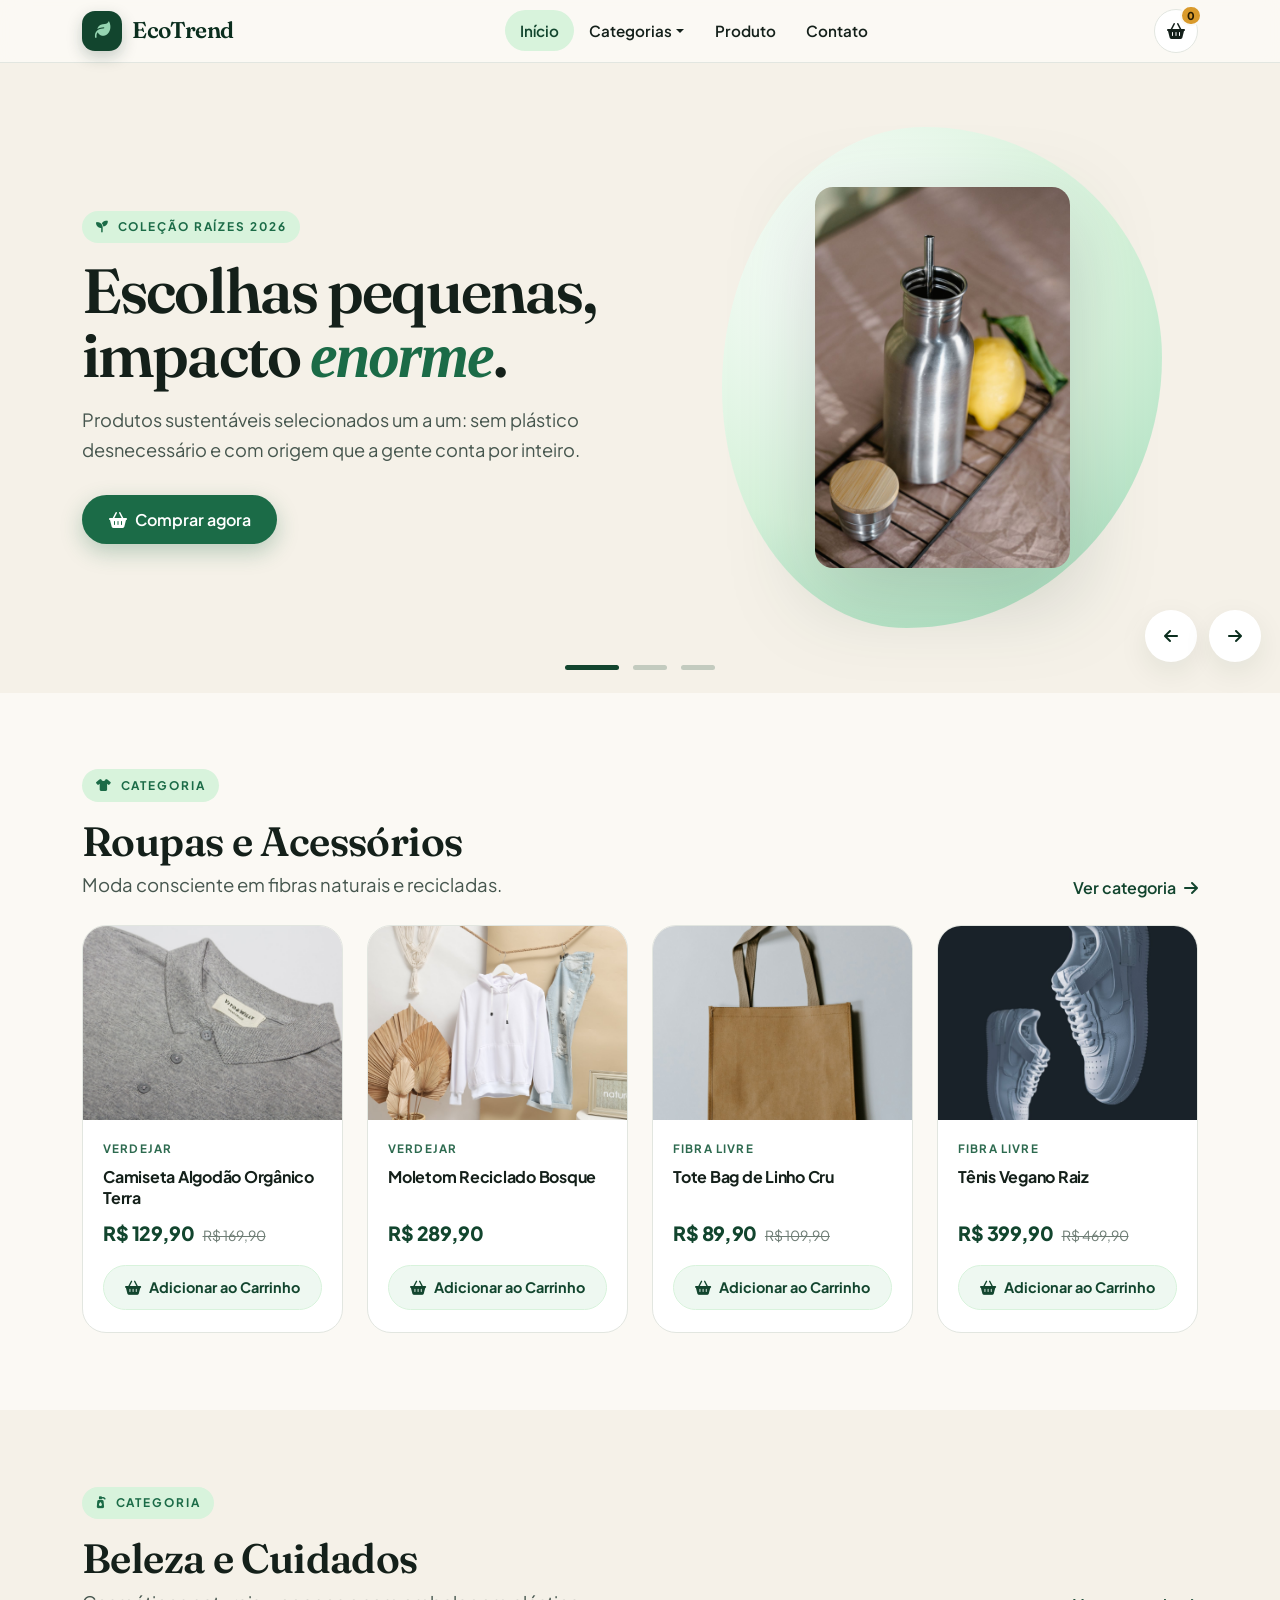
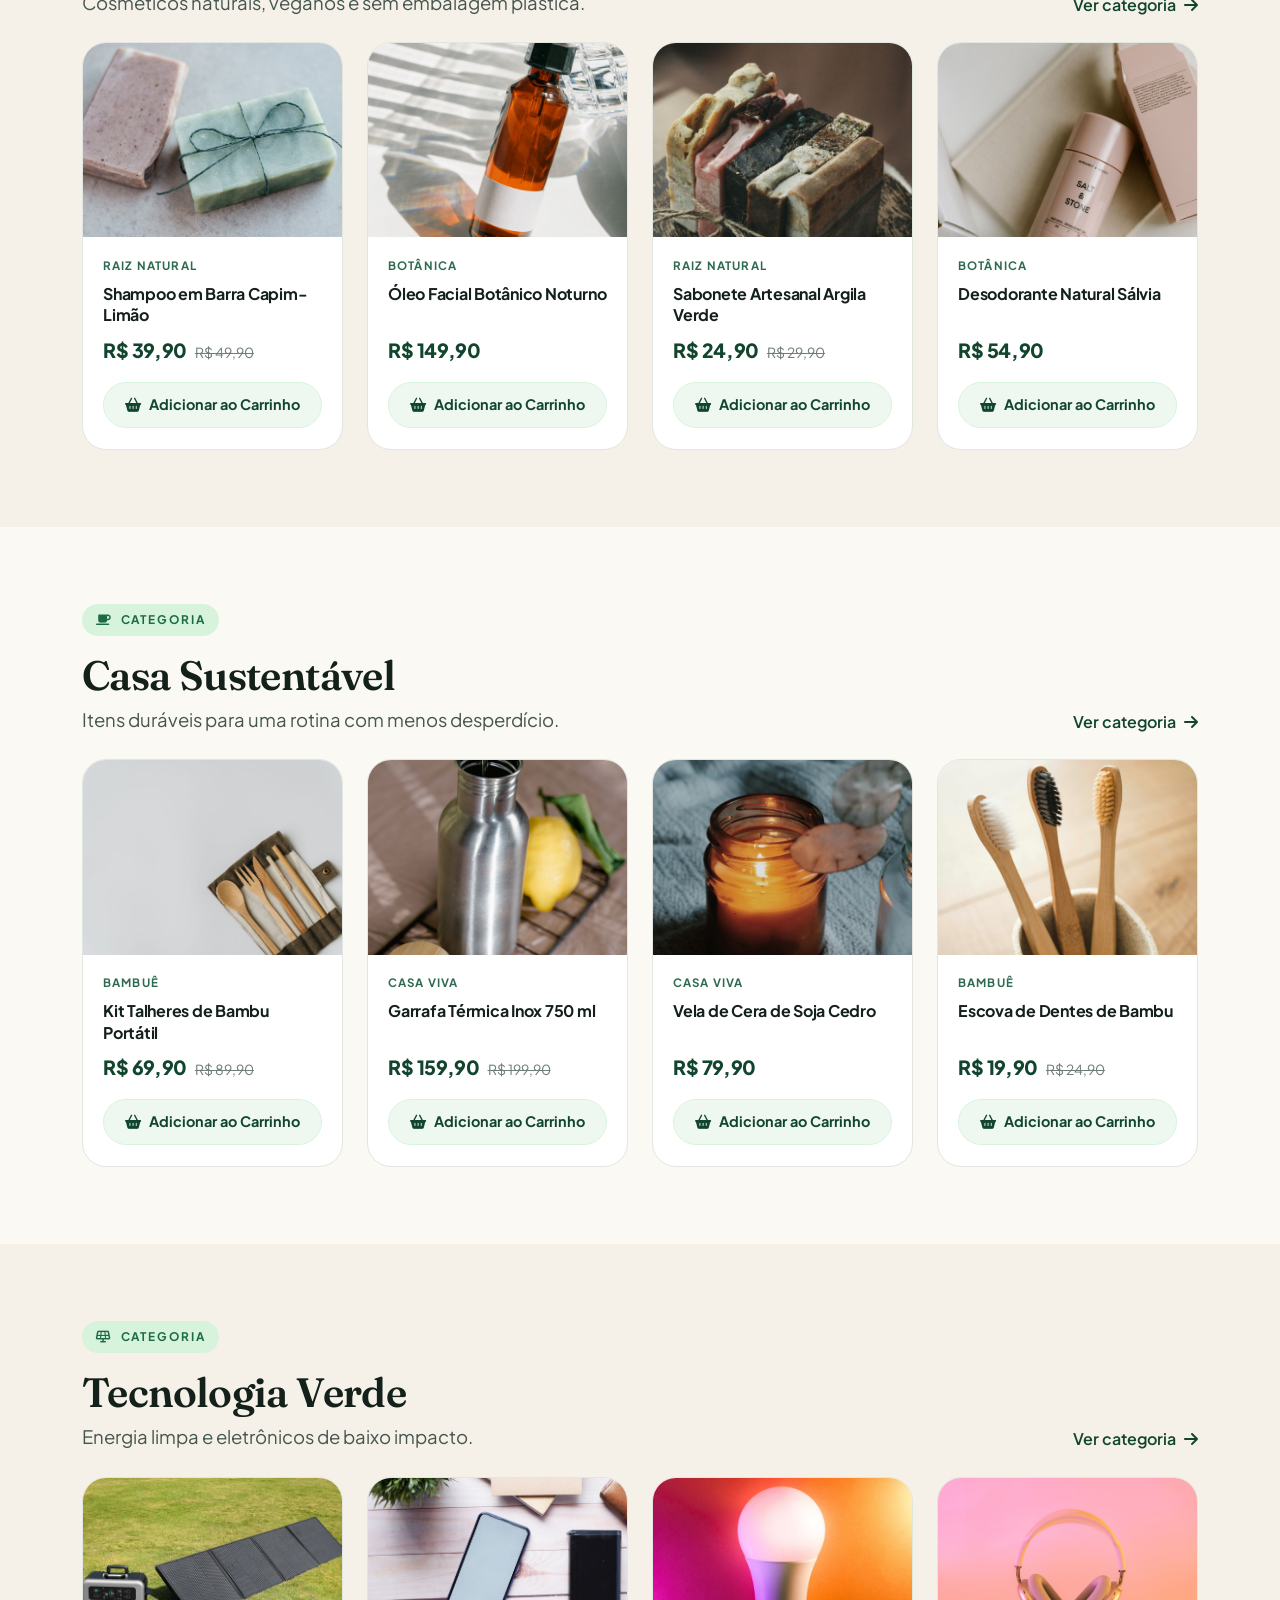
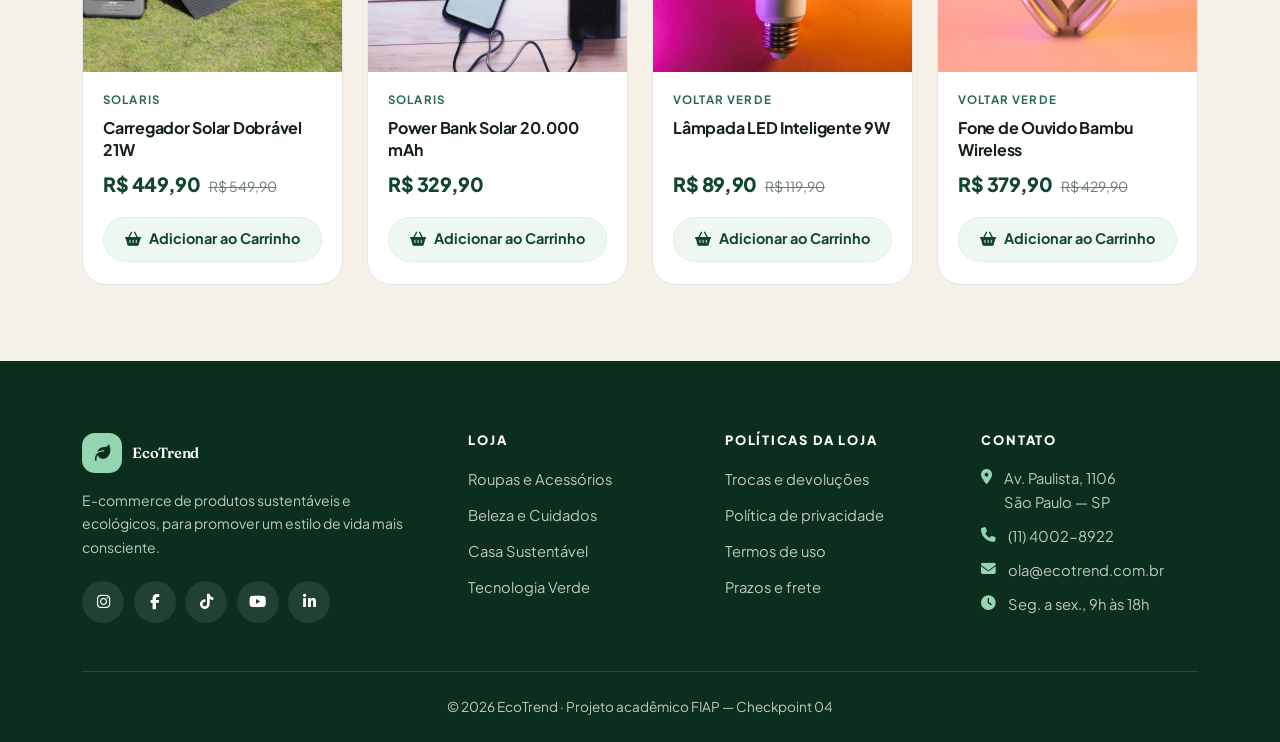
==== commit ed2f9d19: "Adiciona imagens dos produtos e funcionalidade do carrinho" ====
--- a/index.html
+++ b/index.html
@@ -32,7 +32,7 @@
       </a>
 
       <div class="d-flex align-items-center gap-2 order-lg-last">
-        <a href="#" class="icon-btn" aria-label="Carrinho de compras">
+        <a href="#" id="botaoCarrinho" class="icon-btn" aria-label="Carrinho de compras">
           <i class="fa-solid fa-basket-shopping"></i>
           <span class="cart-count">0</span>
         </a>
@@ -87,7 +87,7 @@
                 <a href="src/categorias.html" class="btn btn-eco"><i class="fa-solid fa-basket-shopping me-2"></i>Comprar agora</a>
               </div>
               <div class="hero-stage">
-                <img src="src/img/garrafa.svg" alt="Garrafa térmica de inox EcoTrend">
+                <img src="src/img/garrafa.jpg" alt="Garrafa térmica de inox EcoTrend">
               </div>
             </div>
           </div>
@@ -102,7 +102,7 @@
                 <a href="src/categorias.html?cat=roupas" class="btn btn-eco"><i class="fa-solid fa-shirt me-2"></i>Ver roupas</a>
               </div>
               <div class="hero-stage">
-                <img src="src/img/camiseta.svg" alt="Camiseta de algodão orgânico EcoTrend">
+                <img src="src/img/camiseta.jpg" alt="Camiseta de algodão orgânico EcoTrend">
               </div>
             </div>
           </div>
@@ -117,7 +117,7 @@
                 <a href="src/categorias.html?cat=tech" class="btn btn-eco"><i class="fa-solid fa-bolt me-2"></i>Explorar tecnologia</a>
               </div>
               <div class="hero-stage">
-                <img src="src/img/carregador-solar.svg" alt="Carregador solar dobrável EcoTrend">
+                <img src="src/img/carregador-solar.jpg" alt="Carregador solar dobrável EcoTrend">
               </div>
             </div>
           </div>
@@ -155,7 +155,7 @@
           <article class="card product-card h-100">
           <div class="product-card__media">
             <a href="src/produto.html" aria-label="Ver detalhes de Camiseta Algodão Orgânico Terra">
-              <img src="src/img/camiseta.svg" class="card-img-top" alt="Camiseta Algodão Orgânico Terra" loading="lazy" width="400" height="300">
+              <img src="src/img/camiseta.jpg" class="card-img-top" alt="Camiseta Algodão Orgânico Terra" loading="lazy" width="400" height="300">
             </a>
           </div>
           <div class="card-body">
@@ -165,7 +165,7 @@
               <span class="price__now">R$ 129,90</span>
             <span class="price__old">R$ 169,90</span>
             </p>
-            <button type="button" class="btn btn-add">
+            <button type="button" class="btn btn-add" data-acao="adicionar-carrinho">
               <i class="fa-solid fa-basket-shopping"></i> Adicionar ao Carrinho
             </button>
           </div>
@@ -175,7 +175,7 @@
           <article class="card product-card h-100">
           <div class="product-card__media">
             <a href="src/produto.html" aria-label="Ver detalhes de Moletom Reciclado Bosque">
-              <img src="src/img/moletom.svg" class="card-img-top" alt="Moletom Reciclado Bosque" loading="lazy" width="400" height="300">
+              <img src="src/img/moletom.jpg" class="card-img-top" alt="Moletom Reciclado Bosque" loading="lazy" width="400" height="300">
             </a>
           </div>
           <div class="card-body">
@@ -184,7 +184,7 @@
             <p class="price mb-2">
               <span class="price__now">R$ 289,90</span>
             </p>
-            <button type="button" class="btn btn-add">
+            <button type="button" class="btn btn-add" data-acao="adicionar-carrinho">
               <i class="fa-solid fa-basket-shopping"></i> Adicionar ao Carrinho
             </button>
           </div>
@@ -194,7 +194,7 @@
           <article class="card product-card h-100">
           <div class="product-card__media">
             <a href="src/produto.html" aria-label="Ver detalhes de Tote Bag de Linho Cru">
-              <img src="src/img/tote.svg" class="card-img-top" alt="Tote Bag de Linho Cru" loading="lazy" width="400" height="300">
+              <img src="src/img/tote.jpg" class="card-img-top" alt="Tote Bag de Linho Cru" loading="lazy" width="400" height="300">
             </a>
           </div>
           <div class="card-body">
@@ -204,7 +204,7 @@
               <span class="price__now">R$ 89,90</span>
             <span class="price__old">R$ 109,90</span>
             </p>
-            <button type="button" class="btn btn-add">
+            <button type="button" class="btn btn-add" data-acao="adicionar-carrinho">
               <i class="fa-solid fa-basket-shopping"></i> Adicionar ao Carrinho
             </button>
           </div>
@@ -214,7 +214,7 @@
           <article class="card product-card h-100">
           <div class="product-card__media">
             <a href="src/produto.html" aria-label="Ver detalhes de Tênis Vegano Raiz">
-              <img src="src/img/tenis.svg" class="card-img-top" alt="Tênis Vegano Raiz" loading="lazy" width="400" height="300">
+              <img src="src/img/tenis.jpg" class="card-img-top" alt="Tênis Vegano Raiz" loading="lazy" width="400" height="300">
             </a>
           </div>
           <div class="card-body">
@@ -224,7 +224,7 @@
               <span class="price__now">R$ 399,90</span>
             <span class="price__old">R$ 469,90</span>
             </p>
-            <button type="button" class="btn btn-add">
+            <button type="button" class="btn btn-add" data-acao="adicionar-carrinho">
               <i class="fa-solid fa-basket-shopping"></i> Adicionar ao Carrinho
             </button>
           </div>
@@ -252,7 +252,7 @@
           <article class="card product-card h-100">
           <div class="product-card__media">
             <a href="src/produto.html" aria-label="Ver detalhes de Shampoo em Barra Capim-Limão">
-              <img src="src/img/shampoo-barra.svg" class="card-img-top" alt="Shampoo em Barra Capim-Limão" loading="lazy" width="400" height="300">
+              <img src="src/img/shampoo-barra.jpg" class="card-img-top" alt="Shampoo em Barra Capim-Limão" loading="lazy" width="400" height="300">
             </a>
           </div>
           <div class="card-body">
@@ -262,7 +262,7 @@
               <span class="price__now">R$ 39,90</span>
             <span class="price__old">R$ 49,90</span>
             </p>
-            <button type="button" class="btn btn-add">
+            <button type="button" class="btn btn-add" data-acao="adicionar-carrinho">
               <i class="fa-solid fa-basket-shopping"></i> Adicionar ao Carrinho
             </button>
           </div>
@@ -272,7 +272,7 @@
           <article class="card product-card h-100">
           <div class="product-card__media">
             <a href="src/produto.html" aria-label="Ver detalhes de Óleo Facial Botânico Noturno">
-              <img src="src/img/oleo-facial.svg" class="card-img-top" alt="Óleo Facial Botânico Noturno" loading="lazy" width="400" height="300">
+              <img src="src/img/oleo-facial.jpg" class="card-img-top" alt="Óleo Facial Botânico Noturno" loading="lazy" width="400" height="300">
             </a>
           </div>
           <div class="card-body">
@@ -281,7 +281,7 @@
             <p class="price mb-2">
               <span class="price__now">R$ 149,90</span>
             </p>
-            <button type="button" class="btn btn-add">
+            <button type="button" class="btn btn-add" data-acao="adicionar-carrinho">
               <i class="fa-solid fa-basket-shopping"></i> Adicionar ao Carrinho
             </button>
           </div>
@@ -291,7 +291,7 @@
           <article class="card product-card h-100">
           <div class="product-card__media">
             <a href="src/produto.html" aria-label="Ver detalhes de Sabonete Artesanal Argila Verde">
-              <img src="src/img/sabonete.svg" class="card-img-top" alt="Sabonete Artesanal Argila Verde" loading="lazy" width="400" height="300">
+              <img src="src/img/sabonete.jpg" class="card-img-top" alt="Sabonete Artesanal Argila Verde" loading="lazy" width="400" height="300">
             </a>
           </div>
           <div class="card-body">
@@ -301,7 +301,7 @@
               <span class="price__now">R$ 24,90</span>
             <span class="price__old">R$ 29,90</span>
             </p>
-            <button type="button" class="btn btn-add">
+            <button type="button" class="btn btn-add" data-acao="adicionar-carrinho">
               <i class="fa-solid fa-basket-shopping"></i> Adicionar ao Carrinho
             </button>
           </div>
@@ -311,7 +311,7 @@
           <article class="card product-card h-100">
           <div class="product-card__media">
             <a href="src/produto.html" aria-label="Ver detalhes de Desodorante Natural Sálvia">
-              <img src="src/img/desodorante.svg" class="card-img-top" alt="Desodorante Natural Sálvia" loading="lazy" width="400" height="300">
+              <img src="src/img/desodorante.jpg" class="card-img-top" alt="Desodorante Natural Sálvia" loading="lazy" width="400" height="300">
             </a>
           </div>
           <div class="card-body">
@@ -320,7 +320,7 @@
             <p class="price mb-2">
               <span class="price__now">R$ 54,90</span>
             </p>
-            <button type="button" class="btn btn-add">
+            <button type="button" class="btn btn-add" data-acao="adicionar-carrinho">
               <i class="fa-solid fa-basket-shopping"></i> Adicionar ao Carrinho
             </button>
           </div>
@@ -348,7 +348,7 @@
           <article class="card product-card h-100">
           <div class="product-card__media">
             <a href="src/produto.html" aria-label="Ver detalhes de Kit Talheres de Bambu Portátil">
-              <img src="src/img/talheres.svg" class="card-img-top" alt="Kit Talheres de Bambu Portátil" loading="lazy" width="400" height="300">
+              <img src="src/img/talheres.jpg" class="card-img-top" alt="Kit Talheres de Bambu Portátil" loading="lazy" width="400" height="300">
             </a>
           </div>
           <div class="card-body">
@@ -358,7 +358,7 @@
               <span class="price__now">R$ 69,90</span>
             <span class="price__old">R$ 89,90</span>
             </p>
-            <button type="button" class="btn btn-add">
+            <button type="button" class="btn btn-add" data-acao="adicionar-carrinho">
               <i class="fa-solid fa-basket-shopping"></i> Adicionar ao Carrinho
             </button>
           </div>
@@ -368,7 +368,7 @@
           <article class="card product-card h-100">
           <div class="product-card__media">
             <a href="src/produto.html" aria-label="Ver detalhes de Garrafa Térmica Inox 750 ml">
-              <img src="src/img/garrafa.svg" class="card-img-top" alt="Garrafa Térmica Inox 750 ml" loading="lazy" width="400" height="300">
+              <img src="src/img/garrafa.jpg" class="card-img-top" alt="Garrafa Térmica Inox 750 ml" loading="lazy" width="400" height="300">
             </a>
           </div>
           <div class="card-body">
@@ -378,7 +378,7 @@
               <span class="price__now">R$ 159,90</span>
             <span class="price__old">R$ 199,90</span>
             </p>
-            <button type="button" class="btn btn-add">
+            <button type="button" class="btn btn-add" data-acao="adicionar-carrinho">
               <i class="fa-solid fa-basket-shopping"></i> Adicionar ao Carrinho
             </button>
           </div>
@@ -388,7 +388,7 @@
           <article class="card product-card h-100">
           <div class="product-card__media">
             <a href="src/produto.html" aria-label="Ver detalhes de Vela de Cera de Soja Cedro">
-              <img src="src/img/vela.svg" class="card-img-top" alt="Vela de Cera de Soja Cedro" loading="lazy" width="400" height="300">
+              <img src="src/img/vela.jpg" class="card-img-top" alt="Vela de Cera de Soja Cedro" loading="lazy" width="400" height="300">
             </a>
           </div>
           <div class="card-body">
@@ -397,7 +397,7 @@
             <p class="price mb-2">
               <span class="price__now">R$ 79,90</span>
             </p>
-            <button type="button" class="btn btn-add">
+            <button type="button" class="btn btn-add" data-acao="adicionar-carrinho">
               <i class="fa-solid fa-basket-shopping"></i> Adicionar ao Carrinho
             </button>
           </div>
@@ -407,7 +407,7 @@
           <article class="card product-card h-100">
           <div class="product-card__media">
             <a href="src/produto.html" aria-label="Ver detalhes de Escova de Dentes de Bambu">
-              <img src="src/img/escova.svg" class="card-img-top" alt="Escova de Dentes de Bambu" loading="lazy" width="400" height="300">
+              <img src="src/img/escova.jpg" class="card-img-top" alt="Escova de Dentes de Bambu" loading="lazy" width="400" height="300">
             </a>
           </div>
           <div class="card-body">
@@ -417,7 +417,7 @@
               <span class="price__now">R$ 19,90</span>
             <span class="price__old">R$ 24,90</span>
             </p>
-            <button type="button" class="btn btn-add">
+            <button type="button" class="btn btn-add" data-acao="adicionar-carrinho">
               <i class="fa-solid fa-basket-shopping"></i> Adicionar ao Carrinho
             </button>
           </div>
@@ -445,7 +445,7 @@
           <article class="card product-card h-100">
           <div class="product-card__media">
             <a href="src/produto.html" aria-label="Ver detalhes de Carregador Solar Dobrável 21W">
-              <img src="src/img/carregador-solar.svg" class="card-img-top" alt="Carregador Solar Dobrável 21W" loading="lazy" width="400" height="300">
+              <img src="src/img/carregador-solar.jpg" class="card-img-top" alt="Carregador Solar Dobrável 21W" loading="lazy" width="400" height="300">
             </a>
           </div>
           <div class="card-body">
@@ -455,7 +455,7 @@
               <span class="price__now">R$ 449,90</span>
             <span class="price__old">R$ 549,90</span>
             </p>
-            <button type="button" class="btn btn-add">
+            <button type="button" class="btn btn-add" data-acao="adicionar-carrinho">
               <i class="fa-solid fa-basket-shopping"></i> Adicionar ao Carrinho
             </button>
           </div>
@@ -465,7 +465,7 @@
           <article class="card product-card h-100">
           <div class="product-card__media">
             <a href="src/produto.html" aria-label="Ver detalhes de Power Bank Solar 20.000 mAh">
-              <img src="src/img/powerbank.svg" class="card-img-top" alt="Power Bank Solar 20.000 mAh" loading="lazy" width="400" height="300">
+              <img src="src/img/powerbank.jpg" class="card-img-top" alt="Power Bank Solar 20.000 mAh" loading="lazy" width="400" height="300">
             </a>
           </div>
           <div class="card-body">
@@ -474,7 +474,7 @@
             <p class="price mb-2">
               <span class="price__now">R$ 329,90</span>
             </p>
-            <button type="button" class="btn btn-add">
+            <button type="button" class="btn btn-add" data-acao="adicionar-carrinho">
               <i class="fa-solid fa-basket-shopping"></i> Adicionar ao Carrinho
             </button>
           </div>
@@ -484,7 +484,7 @@
           <article class="card product-card h-100">
           <div class="product-card__media">
             <a href="src/produto.html" aria-label="Ver detalhes de Lâmpada LED Inteligente 9W">
-              <img src="src/img/lampada.svg" class="card-img-top" alt="Lâmpada LED Inteligente 9W" loading="lazy" width="400" height="300">
+              <img src="src/img/lampada.jpg" class="card-img-top" alt="Lâmpada LED Inteligente 9W" loading="lazy" width="400" height="300">
             </a>
           </div>
           <div class="card-body">
@@ -494,7 +494,7 @@
               <span class="price__now">R$ 89,90</span>
             <span class="price__old">R$ 119,90</span>
             </p>
-            <button type="button" class="btn btn-add">
+            <button type="button" class="btn btn-add" data-acao="adicionar-carrinho">
               <i class="fa-solid fa-basket-shopping"></i> Adicionar ao Carrinho
             </button>
           </div>
@@ -504,7 +504,7 @@
           <article class="card product-card h-100">
           <div class="product-card__media">
             <a href="src/produto.html" aria-label="Ver detalhes de Fone de Ouvido Bambu Wireless">
-              <img src="src/img/fones.svg" class="card-img-top" alt="Fone de Ouvido Bambu Wireless" loading="lazy" width="400" height="300">
+              <img src="src/img/fones.jpg" class="card-img-top" alt="Fone de Ouvido Bambu Wireless" loading="lazy" width="400" height="300">
             </a>
           </div>
           <div class="card-body">
@@ -514,7 +514,7 @@
               <span class="price__now">R$ 379,90</span>
             <span class="price__old">R$ 429,90</span>
             </p>
-            <button type="button" class="btn btn-add">
+            <button type="button" class="btn btn-add" data-acao="adicionar-carrinho">
               <i class="fa-solid fa-basket-shopping"></i> Adicionar ao Carrinho
             </button>
           </div>
--- a/src/css/style.css
+++ b/src/css/style.css
@@ -276,7 +276,12 @@
 }
 .hero-stage img {
   position: relative;
-  width: 76%;
+  max-width: 76%;
+  max-height: 76%;
+  width: auto;
+  height: auto;
+  object-fit: contain;
+  border-radius: 18px;
   filter: drop-shadow(0 26px 42px rgba(11, 46, 30, .2));
 }
 
@@ -336,8 +341,7 @@
 .product-card__media img {
   display: block;
   width: 100%; height: 100%;
-  object-fit: contain;              /* mostra a ilustração inteira, sem corte */
-  padding: .5rem;
+  object-fit: cover;                /* preenche o quadro com a fotografia real */
   transition: transform .45s var(--ease);
 }
 .product-card:hover .product-card__media img { transform: scale(1.07); }
@@ -440,7 +444,7 @@
   display: grid; place-items: center;
   overflow: hidden;
 }
-.produto-media img { width: 88%; }
+.produto-media img { width: 100%; height: 100%; object-fit: cover; }
 
 .product-title { font-size: clamp(1.75rem, 3.4vw, 2.5rem); margin: .55rem 0 .8rem; }
 
@@ -537,7 +541,80 @@
   font-size: .85rem;
 }
 
-/* ---------- 11. Responsividade --------------------------------------- */
+/* ---------- 11. Carrinho de compras (offcanvas e modal) --------------- */
+.offcanvas-carrinho { width: min(430px, 100%); background: var(--cream); }
+.offcanvas-carrinho .offcanvas-header {
+  border-bottom: 1px solid var(--line);
+  padding: 1.3rem 1.5rem;
+}
+.offcanvas-carrinho .offcanvas-title {
+  font-family: "Fraunces", Georgia, serif;
+  font-weight: 600;
+  color: var(--eco-900);
+  display: flex; align-items: center; gap: .6rem;
+}
+.offcanvas-carrinho .offcanvas-body { padding: 0; }
+
+.carrinho-lista { padding: 0 1.5rem; }
+.carrinho-vazio { text-align: center; color: var(--muted); padding: 3.5rem 1rem; }
+.carrinho-vazio i { font-size: 2.4rem; color: var(--eco-300); margin-bottom: 1rem; display: block; }
+
+.carrinho-item {
+  display: flex;
+  gap: 1rem;
+  padding: 1.1rem 0;
+  border-bottom: 1px solid var(--line);
+}
+.carrinho-item__img {
+  width: 72px; height: 72px;
+  border-radius: var(--radius-sm);
+  object-fit: cover;
+  background: var(--sand);
+  flex-shrink: 0;
+}
+.carrinho-item__info { flex: 1; min-width: 0; }
+.carrinho-item__nome {
+  font-weight: 600;
+  color: var(--ink);
+  font-size: .92rem;
+  line-height: 1.3;
+}
+.carrinho-item__preco { color: var(--eco-700); font-weight: 700; font-size: .9rem; }
+.carrinho-item__qtd { display: inline-flex; align-items: center; gap: .6rem; margin-top: .5rem; }
+.carrinho-item__qtd button {
+  width: 26px; height: 26px;
+  border-radius: 50%;
+  border: 1px solid var(--line);
+  background: #fff;
+  display: grid; place-items: center;
+  font-weight: 700;
+  line-height: 1;
+  color: var(--eco-800);
+}
+.carrinho-item__qtd button:hover { background: var(--eco-100); }
+.carrinho-item__qtd span { min-width: 1.2rem; text-align: center; font-weight: 600; }
+.carrinho-item__remover {
+  align-self: flex-start;
+  background: none;
+  border: none;
+  color: var(--muted);
+  padding: .2rem;
+}
+.carrinho-item__remover:hover { color: var(--clay); }
+
+.carrinho-resumo {
+  border-top: 1px solid var(--line);
+  background: #fff;
+  padding: 1.2rem 1.5rem 1.5rem;
+}
+.carrinho-resumo .carrinho-total { font-size: 1.35rem; }
+
+.modal-compra .modal-content { border-radius: var(--radius-lg); border: none; box-shadow: var(--shadow-lg); }
+.modal-compra .modal-body { padding: 2.6rem 2rem; }
+.modal-compra i.fa-circle-check { font-size: 3rem; color: var(--eco-600); }
+.modal-compra h2 { font-family: "Fraunces", Georgia, serif; color: var(--eco-900); }
+
+/* ---------- 12. Responsividade --------------------------------------- */
 @media (max-width: 1199.98px) {
   .footer-grid { grid-template-columns: 1.4fr repeat(2, 1fr); }
 }
